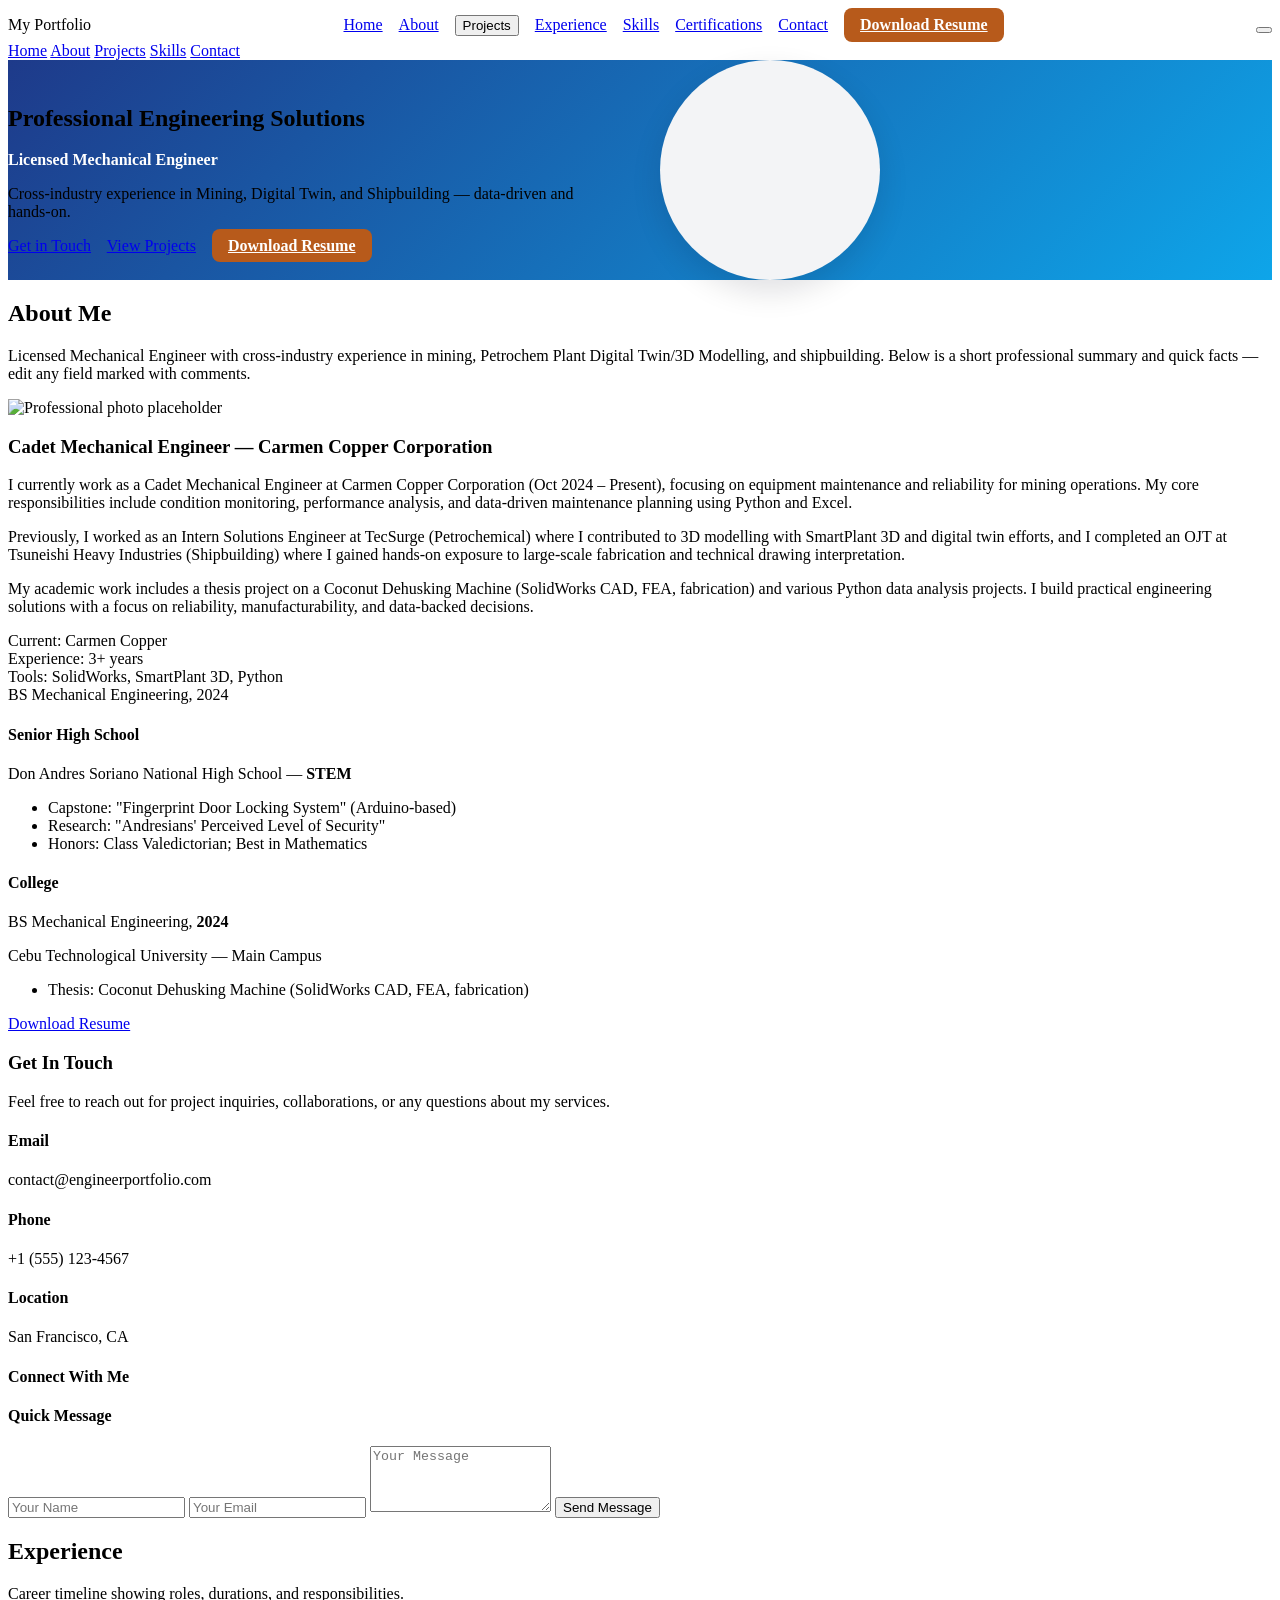
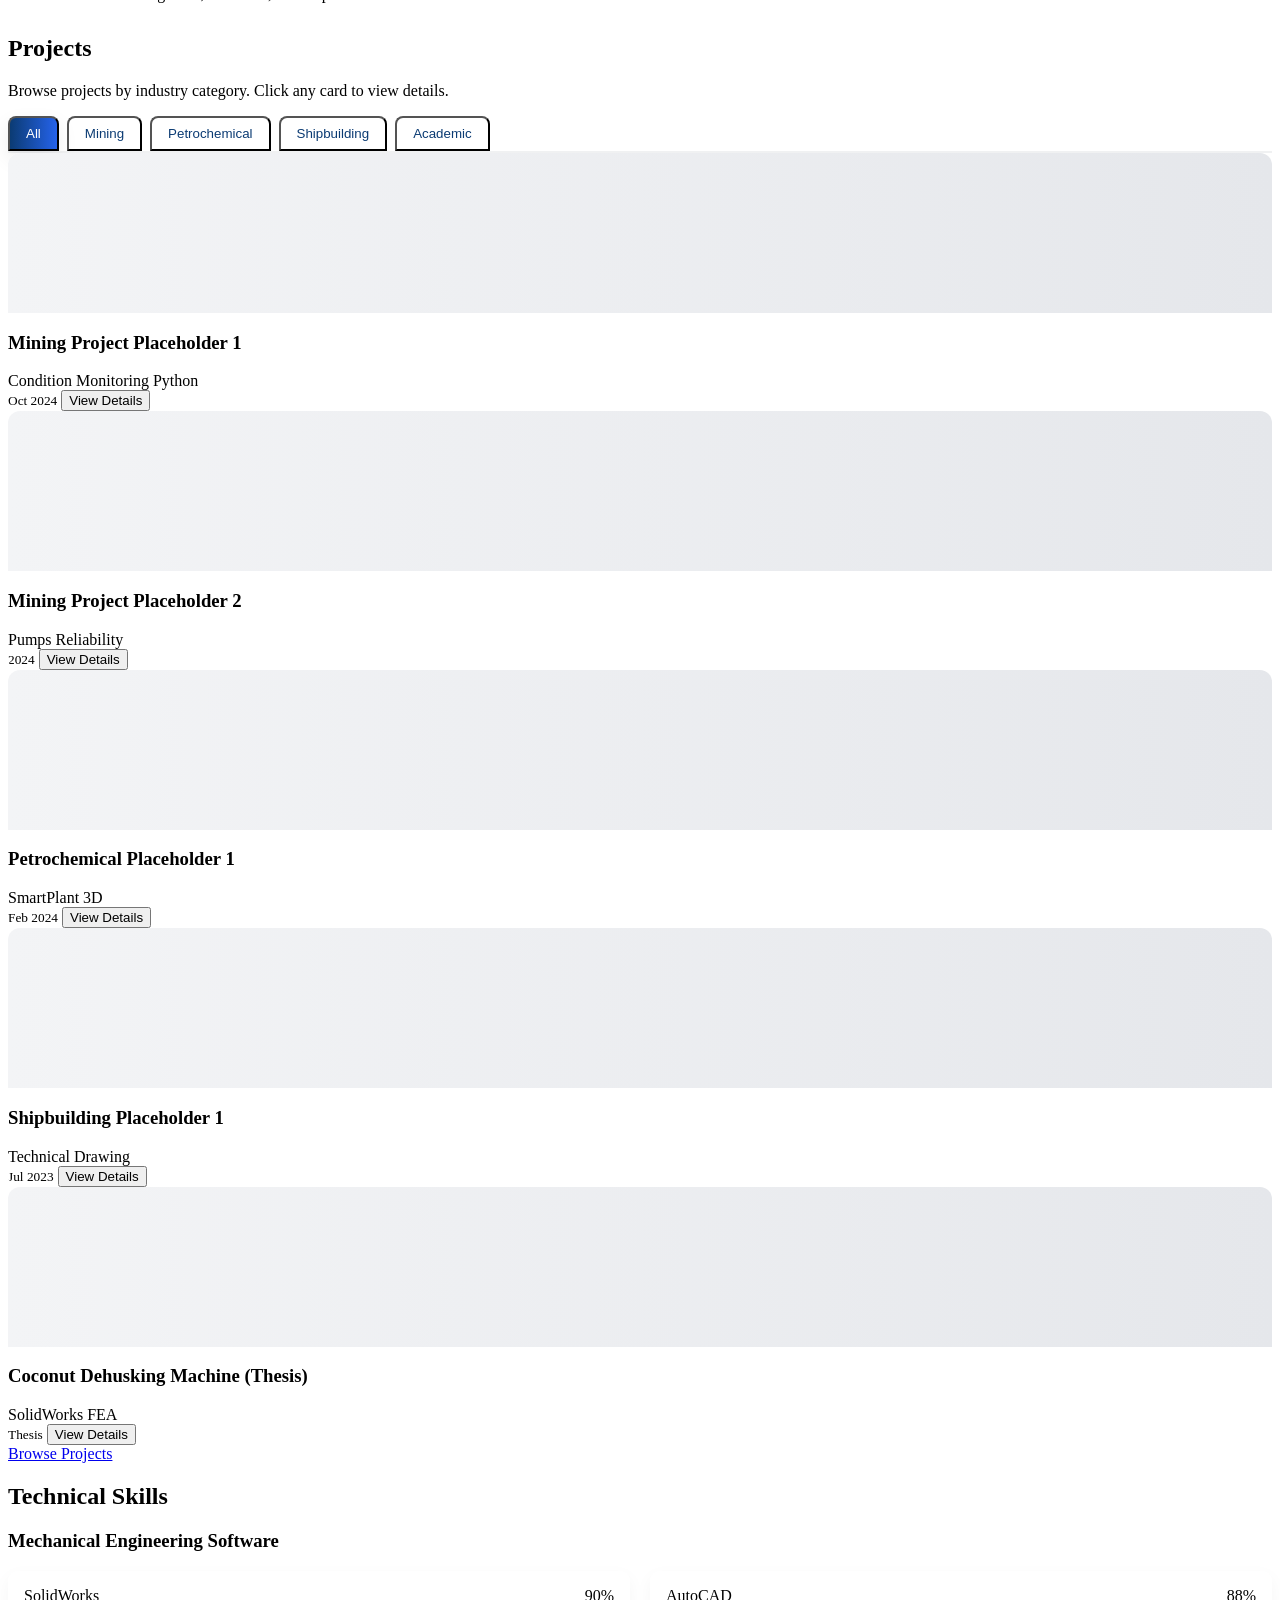
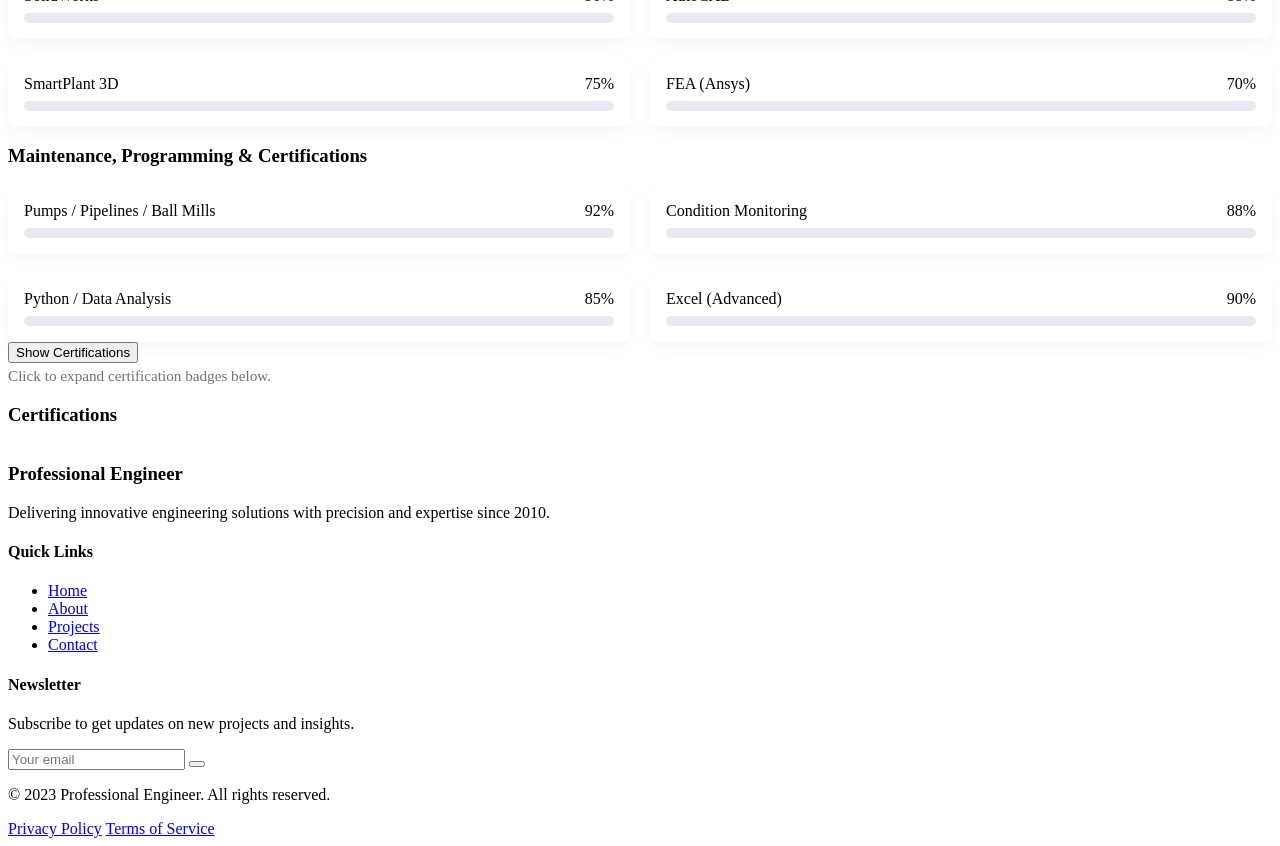
==== index.html @ a30e50ae "Add files via upload" ====
<!DOCTYPE html>
<html lang="en">
<head>
    <meta charset="UTF-8">
    <meta name="viewport" content="width=device-width, initial-scale=1.0">
    <title>Professional Engineering Portfolio</title>
    <script src="https://cdn.tailwindcss.com"></script>
    <link href="https://unpkg.com/aos@2.3.1/dist/aos.css" rel="stylesheet">
    <script src="https://unpkg.com/aos@2.3.1/dist/aos.js"></script>
    <script src="https://cdn.jsdelivr.net/npm/feather-icons/dist/feather.min.js"></script>
    <script src="https://unpkg.com/feather-icons"></script>
    <script src="https://cdn.jsdelivr.net/npm/vanta@latest/dist/vanta.globe.min.js"></script>
    <link rel="stylesheet" href="styles.css">
</head>
<body class="font-sans antialiased text-gray-800">
    <!-- Android Diagnostics Banner -->
    <div id="android-banner" style="display: none; background: #fef3c7; border-bottom: 2px solid #f59e0b; padding: 1rem; text-align: center; position: sticky; top: 0; z-index: 40;">
        <p style="margin: 0; color: #92400e;">
            <strong>📱 Android Tab Detected:</strong> If portfolio content isn't loading, please <strong>edit in the CMS</strong> or <strong>refresh this page</strong>. 
            <button onclick="document.getElementById('android-banner').style.display='none'" style="background: none; border: none; color: #92400e; text-decoration: underline; cursor: pointer;">Dismiss</button>
        </p>
    </div>

    <!-- Navigation -->
    <nav class="fixed w-full bg-white shadow-md z-50">
        <div class="max-w-7xl mx-auto px-4 sm:px-6 lg:px-8">
            <div class="nav-inner h-16">
                <div class="flex items-center">
                    <span class="text-xl font-bold text-blue-900">My Portfolio</span>
                </div>
                <div class="hidden md:flex nav-links items-center">
                    <a href="#home" class="text-blue-900 hover:text-blue-600 transition">Home</a>
                    <a href="#about" class="text-blue-900 hover:text-blue-600 transition">About</a>
                    <div class="nav-dropdown">
                        <button class="text-blue-900 hover:text-blue-600 transition">Projects</button>
                        <div class="dropdown-menu" role="menu">
                            <a href="#projects" role="menuitem" data-cat="mining">Mining</a>
                            <a href="#projects" role="menuitem" data-cat="petrochemical">Petrochemical</a>
                            <a href="#projects" role="menuitem" data-cat="shipbuilding">Shipbuilding</a>
                            <a href="#projects" role="menuitem" data-cat="academic">Academic</a>
                        </div>
                    </div>
                    <a href="#experience" class="text-blue-900 hover:text-blue-600 transition">Experience</a>
                    <a href="#skills" class="text-blue-900 hover:text-blue-600 transition">Skills</a>
                    <a href="#certifications" class="text-blue-900 hover:text-blue-600 transition">Certifications</a>
                    <a href="#about" class="text-blue-900 hover:text-blue-600 transition">Contact</a>
                    <a href="/resume.pdf" class="btn-resume ml-4 hidden sm:inline-block" download>Download Resume</a>
                </div>
                <div class="md:hidden flex items-center">
                    <button id="menu-btn" class="text-blue-900">
                        <i data-feather="menu"></i>
                    </button>
                </div>
            </div>
        </div>
    </nav>

    <!-- Mobile Menu -->
    <div id="mobile-menu" class="hidden fixed inset-0 bg-white z-40 pt-16">
        <div class="flex flex-col items-center space-y-8 py-8">
            <a href="#home" class="text-blue-900 text-xl">Home</a>
            <a href="#about" class="text-blue-900 text-xl">About</a>
            <a href="#projects" class="text-blue-900 text-xl">Projects</a>
            <a href="#skills" class="text-blue-900 text-xl">Skills</a>
            <a href="#about" class="text-blue-900 text-xl">Contact</a>
        </div>
    </div>

    <!-- Hero Section -->
    <section id="home" class="hero-bg text-white min-h-screen flex items-center pt-16 relative" id="vanta-bg">
        <div class="max-w-7xl mx-auto px-4 sm:px-6 lg:px-8 py-20">
            <div class="hero-inner" data-aos="fade-up">
                <div>
                    <h1 class="text-4xl md:text-6xl font-bold mb-4">Professional Engineering Solutions</h1>
                    <div class="text-xl md:text-2xl mb-4 opacity-90">
                        <span class="hero-typing">Licensed Mechanical Engineer</span>
                        <span class="typing-cursor" aria-hidden="true"></span>
                    </div>
                    <p class="text-lg text-white opacity-90 mb-6">Cross-industry experience in Mining, Digital Twin, and Shipbuilding — data-driven and hands-on.</p>
                    <div class="cta-group flex items-center">
                        <a href="#about" class="bg-white text-blue-900 px-6 py-3 rounded-lg font-semibold hover:bg-blue-100 transition">Get in Touch</a>
                        <a href="#projects" class="border-2 border-white px-6 py-3 rounded-lg font-semibold hover:bg-white hover:text-blue-900 transition">View Projects</a>
                        <a href="/resume.pdf" class="btn-resume ml-4">Download Resume</a>
                    </div>
                </div>

                <div class="flex justify-center">
                    <div class="hero-photo" role="img" aria-label="Professional photo placeholder">
                        <!-- TODO: Replace with your professional photo. Use /assets/profile.jpg -->
                    </div>
                </div>
            </div>

            <!-- Scroll indicator -->
            <div class="scroll-indicator" id="scroll-indicator" role="button" aria-label="Scroll to next section">
                <div class="mouse"><div class="wheel"></div></div>
                <div class="mt-2 text-sm">Scroll</div>
            </div>
        </div>
    </section>

    <!-- About Section -->
    <section id="about" class="py-20 bg-gray-50">
        <div class="max-w-7xl mx-auto px-4 sm:px-6 lg:px-8">
            <div class="text-center mb-8" data-aos="fade-up">
                <h2 class="text-3xl md:text-4xl font-bold text-blue-900 mb-2">About Me</h2>
                <p class="text-gray-600">Licensed Mechanical Engineer with cross-industry experience in mining, Petrochem Plant Digital Twin/3D Modelling, and shipbuilding. Below is a short professional summary and quick facts — edit any field marked with <!-- ADD --> comments.</p>
            </div>

            <div class="grid md:grid-cols-2 gap-12 items-start">
                <!-- LEFT COLUMN: About Content -->
                <div data-aos="fade-right">
                    <div class="flex justify-center mb-8">
                        <div class="w-48 h-48 rounded-full bg-gray-100 overflow-hidden shadow-lg">
                            <!-- PROFESSIONAL PHOTO: replace /assets/profile.jpg -->
                            <img src="/assets/profile.jpg" alt="Professional photo placeholder" class="w-full h-full object-cover">
                        </div>
                    </div>

                    <h3 class="text-2xl font-semibold text-gray-800 mb-4" id="bio-current-role">Cadet Mechanical Engineer — Carmen Copper Corporation</h3>
                    <p class="text-gray-600 mb-4" id="bio-paragraph-1">I currently work as a Cadet Mechanical Engineer at Carmen Copper Corporation (Oct 2024 &ndash; Present), focusing on equipment maintenance and reliability for mining operations. My core responsibilities include condition monitoring, performance analysis, and data-driven maintenance planning using Python and Excel.</p>

                    <p class="text-gray-600 mb-4" id="bio-paragraph-2">Previously, I worked as an Intern Solutions Engineer at TecSurge (Petrochemical) where I contributed to 3D modelling with SmartPlant 3D and digital twin efforts, and I completed an OJT at Tsuneishi Heavy Industries (Shipbuilding) where I gained hands-on exposure to large-scale fabrication and technical drawing interpretation.</p>

                    <p class="text-gray-600 mb-6" id="bio-paragraph-3">My academic work includes a thesis project on a Coconut Dehusking Machine (SolidWorks CAD, FEA, fabrication) and various Python data analysis projects. I build practical engineering solutions with a focus on reliability, manufacturability, and data-backed decisions.</p>

                    <div class="grid grid-cols-2 gap-4 mb-6">
                        <div class="flex items-center" id="bio-info-company">
                            <div class="bg-blue-100 p-3 rounded-full mr-4">
                                <i data-feather="briefcase" class="text-blue-600"></i>
                            </div>
                            <span class="font-medium">Current: Carmen Copper</span>
                        </div>
                        <div class="flex items-center" id="bio-info-experience">
                            <div class="bg-blue-100 p-3 rounded-full mr-4">
                                <i data-feather="calendar" class="text-blue-600"></i>
                            </div>
                            <span class="font-medium">Experience: <!-- ADD years or period -->3+ years</span>
                        </div>
                        <div class="flex items-center" id="bio-info-tools">
                            <div class="bg-blue-100 p-3 rounded-full mr-4">
                                <i data-feather="tool" class="text-blue-600"></i>
                            </div>
                            <span class="font-medium">Tools: SolidWorks, SmartPlant 3D, Python</span>
                        </div>
                        <div class="flex items-center" id="bio-info-education">
                            <div class="bg-blue-100 p-3 rounded-full mr-4">
                                <i data-feather="award" class="text-blue-600"></i>
                            </div>
                            <span class="font-medium">BS Mechanical Engineering, 2024</span>
                        </div>
                    </div>

                    <!-- EDUCATION: Senior High / College split -->
                    <div class="mb-6">
                        <!-- Senior High School -->
                        <div class="mb-4">
                            <h4 class="text-lg font-semibold">Senior High School</h4>
                            <p class="text-gray-700 mb-1">Don Andres Soriano National High School — <strong>STEM</strong></p>
                            <ul class="list-disc ml-5 text-gray-700 mb-2">
                                <li>Capstone: "Fingerprint Door Locking System" (Arduino-based)</li>
                                <li>Research: "Andresians' Perceived Level of Security"</li>
                                <li>Honors: Class Valedictorian; Best in Mathematics</li>
                            </ul>
                        </div>

                        <div class="border-t border-gray-200 my-4"></div>

                        <!-- College -->
                        <div>
                            <h4 class="text-lg font-semibold">College</h4>
                            <p class="text-gray-700 mb-1">BS Mechanical Engineering, <strong>2024</strong></p>
                            <p class="text-gray-700 mb-2">Cebu Technological University &mdash; Main Campus</p>
                            <ul class="list-disc ml-5 text-gray-700">
                                <li>Thesis: Coconut Dehusking Machine (SolidWorks CAD, FEA, fabrication)</li>
                            </ul>
                        </div>
                    </div>

                    <div class="flex space-x-4">
                        <a href="/resume.pdf" class="border-2 border-blue-600 text-blue-600 px-6 py-3 rounded-lg font-semibold hover:bg-blue-600 hover:text-white transition">Download Resume</a>
                    </div>
                </div>

                <!-- RIGHT COLUMN: Contact Information -->
                <div data-aos="fade-left" class="bg-white p-8 rounded-lg shadow-lg">
                    <h3 class="text-2xl font-semibold mb-6 text-blue-900">Get In Touch</h3>
                    <p class="mb-8 text-gray-600">Feel free to reach out for project inquiries, collaborations, or any questions about my services.</p>
                    
                    <div class="space-y-6 mb-8">
                        <div class="flex items-start">
                            <div class="bg-blue-100 p-3 rounded-full mr-4">
                                <i data-feather="mail" class="w-5 h-5 text-blue-600"></i>
                            </div>
                            <div>
                                <h4 class="font-medium">Email</h4>
                                <p class="text-gray-600" id="contact-email">contact@engineerportfolio.com</p>
                            </div>
                        </div>
                        <div class="flex items-start">
                            <div class="bg-blue-100 p-3 rounded-full mr-4">
                                <i data-feather="phone" class="w-5 h-5 text-blue-600"></i>
                            </div>
                            <div>
                                <h4 class="font-medium">Phone</h4>
                                <p class="text-gray-600" id="contact-phone">+1 (555) 123-4567</p>
                            </div>
                        </div>
                        <div class="flex items-start">
                            <div class="bg-blue-100 p-3 rounded-full mr-4">
                                <i data-feather="map-pin" class="w-5 h-5 text-blue-600"></i>
                            </div>
                            <div>
                                <h4 class="font-medium">Location</h4>
                                <p class="text-gray-600" id="contact-location">San Francisco, CA</p>
                            </div>
                        </div>
                    </div>

                    <!-- Social Links -->
                    <div class="border-t border-gray-200 pt-6 mb-8">
                        <h4 class="font-medium mb-4">Connect With Me</h4>
                        <div class="flex space-x-4">
                            <a href="#" class="bg-blue-100 p-3 rounded-full hover:bg-blue-200 transition">
                                <i data-feather="linkedin" class="w-5 h-5 text-blue-600"></i>
                            </a>
                            <a href="#" class="bg-blue-100 p-3 rounded-full hover:bg-blue-200 transition">
                                <i data-feather="twitter" class="w-5 h-5 text-blue-600"></i>
                            </a>
                            <a href="#" class="bg-blue-100 p-3 rounded-full hover:bg-blue-200 transition">
                                <i data-feather="github" class="w-5 h-5 text-blue-600"></i>
                            </a>
                        </div>
                    </div>

                    <!-- Quick Contact Form -->
                    <div class="border-t border-gray-200 pt-6">
                        <h4 class="font-medium mb-4">Quick Message</h4>
                        <form class="space-y-4">
                            <input type="text" placeholder="Your Name" class="w-full px-4 py-2 border border-gray-300 rounded-lg focus:outline-none focus:border-blue-500">
                            <input type="email" placeholder="Your Email" class="w-full px-4 py-2 border border-gray-300 rounded-lg focus:outline-none focus:border-blue-500">
                            <textarea placeholder="Your Message" rows="4" class="w-full px-4 py-2 border border-gray-300 rounded-lg focus:outline-none focus:border-blue-500"></textarea>
                            <button type="submit" class="w-full bg-blue-600 text-white px-6 py-3 rounded-lg font-semibold hover:bg-blue-700 transition">Send Message</button>
                        </form>
                    </div>
                </div>
            </div>
        </div>
    </section>

    <!-- Experience Section -->
    <section id="experience" class="py-20">
        <div class="max-w-7xl mx-auto px-4 sm:px-6 lg:px-8">
            <div class="text-center mb-12" data-aos="fade-up">
                <h2 class="text-3xl md:text-4xl font-bold text-blue-900 mb-2">Experience</h2>
                <p class="text-gray-600">Career timeline showing roles, durations, and responsibilities.</p>
            </div>

            <div class="max-w-4xl mx-auto" data-aos="fade-up">
                <div id="experience-timeline" class="timeline">
                    <div class="timeline-container">
                        <div class="timeline-content">
                            <div class="experience-timeline">
                                <!-- Experience items will be loaded here from localStorage -->
                            </div>
                        </div>
                    </div>
                </div>
            </div>
        </div>
    </section>

    <!-- Projects Section -->
    <section id="projects" class="py-20">
        <div class="max-w-7xl mx-auto px-4 sm:px-6 lg:px-8">
            <div class="text-center mb-8" data-aos="fade-up">
                <h2 class="text-3xl md:text-4xl font-bold text-blue-900 mb-2">Projects</h2>
                <p class="text-gray-600">Browse projects by industry category. Click any card to view details.</p>
            </div>

            <!-- Tabs -->
            <div class="proj-tabs mb-6 justify-center flex" role="tablist" aria-label="Project categories">
                <button class="proj-tab active" data-cat="all" role="tab" aria-selected="true">All</button>
                <button class="proj-tab" data-cat="mining" role="tab">Mining</button>
                <button class="proj-tab" data-cat="petrochemical" role="tab">Petrochemical</button>
                <button class="proj-tab" data-cat="shipbuilding" role="tab">Shipbuilding</button>
                <button class="proj-tab" data-cat="academic" role="tab">Academic</button>
            </div>

            <!-- Grid of project cards -->
            <div id="projects-grid" class="grid lg:grid-cols-3 md:grid-cols-2 gap-8" data-aos="fade-up">
                <!-- ==================== MINING PROJECTS SECTION ==================== -->
                <!-- TODO: Add project title, description, and images below -->

                <!-- PROJECT CARD 1 - MINING - START -->
                <article class="project-card shadow-md p-0" data-category="mining" aria-labelledby="proj-mining-1">
                    <div class="skeleton">
                        <img data-src="/assets/placeholder-mining-1.jpg" alt="Mining project placeholder" class="card-img" loading="lazy">
                    </div>
                    <div class="p-6">
                        <h3 id="proj-mining-1" class="text-xl font-bold text-gray-800 mb-2">Mining Project Placeholder 1</h3>
                        <p class="text-gray-600 mb-4"><!-- ADD CONTENT HERE: brief description --></p>
                        <div class="flex flex-wrap gap-2 mb-4">
                            <span class="bg-blue-100 text-blue-800 text-xs px-3 py-1 rounded-full">Condition Monitoring</span>
                            <span class="bg-blue-100 text-blue-800 text-xs px-3 py-1 rounded-full">Python</span>
                        </div>
                        <div class="flex items-center justify-between">
                            <small class="text-sm text-gray-500">Oct 2024</small>
                            <button class="text-blue-600 font-medium view-details" data-id="mining-1">View Details <i data-feather="arrow-right" class="ml-2 w-4 h-4"></i></button>
                        </div>
                    </div>
                </article>
                <!-- PROJECT CARD 1 - MINING - END -->

                <!-- PROJECT CARD 2 - MINING - START -->
                <article class="project-card shadow-md p-0" data-category="mining" aria-labelledby="proj-mining-2">
                    <div class="skeleton">
                        <img data-src="/assets/placeholder-mining-2.jpg" alt="Mining project placeholder" class="card-img" loading="lazy">
                    </div>
                    <div class="p-6">
                        <h3 id="proj-mining-2" class="text-xl font-bold text-gray-800 mb-2">Mining Project Placeholder 2</h3>
                        <p class="text-gray-600 mb-4"><!-- ADD CONTENT HERE: brief description --></p>
                        <div class="flex flex-wrap gap-2 mb-4">
                            <span class="bg-blue-100 text-blue-800 text-xs px-3 py-1 rounded-full">Pumps</span>
                            <span class="bg-blue-100 text-blue-800 text-xs px-3 py-1 rounded-full">Reliability</span>
                        </div>
                        <div class="flex items-center justify-between">
                            <small class="text-sm text-gray-500">2024</small>
                            <button class="text-blue-600 font-medium view-details" data-id="mining-2">View Details <i data-feather="arrow-right" class="ml-2 w-4 h-4"></i></button>
                        </div>
                    </div>
                </article>
                <!-- PROJECT CARD 2 - MINING - END -->

                <!-- (Add 2-4 more mining placeholders here) -->

                <!-- ==================== PETROCHEMICAL PROJECTS SECTION ==================== -->
                <!-- PROJECT CARD 1 - PETROCHEMICAL - START -->
                <article class="project-card shadow-md p-0" data-category="petrochemical" aria-labelledby="proj-petro-1">
                    <div class="skeleton">
                        <img data-src="/assets/placeholder-petro-1.jpg" alt="Petrochemical project placeholder" class="card-img" loading="lazy">
                    </div>
                    <div class="p-6">
                        <h3 id="proj-petro-1" class="text-xl font-bold text-gray-800 mb-2">Petrochemical Placeholder 1</h3>
                        <p class="text-gray-600 mb-4"><!-- ADD CONTENT HERE --></p>
                        <div class="flex flex-wrap gap-2 mb-4">
                            <span class="bg-blue-100 text-blue-800 text-xs px-3 py-1 rounded-full">SmartPlant 3D</span>
                        </div>
                        <div class="flex items-center justify-between">
                            <small class="text-sm text-gray-500">Feb 2024</small>
                            <button class="text-blue-600 font-medium view-details" data-id="petro-1">View Details <i data-feather="arrow-right" class="ml-2 w-4 h-4"></i></button>
                        </div>
                    </div>
                </article>
                <!-- PROJECT CARD 1 - PETROCHEMICAL - END -->

                <!-- (Add 2-3 more petrochemical placeholders here) -->

                <!-- ==================== SHIPBUILDING PROJECTS SECTION ==================== -->
                <!-- PROJECT CARD 1 - SHIPBUILDING - START -->
                <article class="project-card shadow-md p-0" data-category="shipbuilding" aria-labelledby="proj-ship-1">
                    <div class="skeleton">
                        <img data-src="/assets/placeholder-ship-1.jpg" alt="Shipbuilding project placeholder" class="card-img" loading="lazy">
                    </div>
                    <div class="p-6">
                        <h3 id="proj-ship-1" class="text-xl font-bold text-gray-800 mb-2">Shipbuilding Placeholder 1</h3>
                        <p class="text-gray-600 mb-4"><!-- ADD CONTENT HERE --></p>
                        <div class="flex flex-wrap gap-2 mb-4">
                            <span class="bg-blue-100 text-blue-800 text-xs px-3 py-1 rounded-full">Technical Drawing</span>
                        </div>
                        <div class="flex items-center justify-between">
                            <small class="text-sm text-gray-500">Jul 2023</small>
                            <button class="text-blue-600 font-medium view-details" data-id="ship-1">View Details <i data-feather="arrow-right" class="ml-2 w-4 h-4"></i></button>
                        </div>
                    </div>
                </article>
                <!-- PROJECT CARD 1 - SHIPBUILDING - END -->

                <!-- ==================== ACADEMIC PROJECTS SECTION ==================== -->
                <!-- PROJECT CARD 1 - ACADEMIC - START -->
                <article class="project-card shadow-md p-0" data-category="academic" aria-labelledby="proj-acad-1">
                    <div class="skeleton">
                        <img data-src="/assets/placeholder-acad-1.jpg" alt="Academic project placeholder" class="card-img" loading="lazy">
                    </div>
                    <div class="p-6">
                        <h3 id="proj-acad-1" class="text-xl font-bold text-gray-800 mb-2">Coconut Dehusking Machine (Thesis)</h3>
                        <p class="text-gray-600 mb-4"><!-- ADD CONTENT HERE --></p>
                        <div class="flex flex-wrap gap-2 mb-4">
                            <span class="bg-blue-100 text-blue-800 text-xs px-3 py-1 rounded-full">SolidWorks</span>
                            <span class="bg-blue-100 text-blue-800 text-xs px-3 py-1 rounded-full">FEA</span>
                        </div>
                        <div class="flex items-center justify-between">
                            <small class="text-sm text-gray-500">Thesis</small>
                            <button class="text-blue-600 font-medium view-details" data-id="acad-1">View Details <i data-feather="arrow-right" class="ml-2 w-4 h-4"></i></button>
                        </div>
                    </div>
                </article>
                <!-- PROJECT CARD 1 - ACADEMIC - END -->

                <!-- (Add more academic placeholders here) -->
            </div>

            <div class="text-center mt-12" data-aos="fade-up">
                <a href="#projects" class="inline-block border-2 border-blue-600 text-blue-600 px-8 py-3 rounded-lg font-semibold hover:bg-blue-600 hover:text-white transition">Browse Projects</a>
            </div>
        </div>

        <!-- Hidden project detail modal template -->
        <template id="project-detail-template">
            <div class="modal-backdrop hidden" role="dialog" aria-modal="true">
                    <div class="modal-card" tabindex="-1">
                    <div class="modal-header flex justify-between items-center">
                        <div>
                            <h3 class="text-xl font-bold project-title">Project Title</h3>
                            <small class="text-sm text-gray-500 project-date">Date</small>
                        </div>
                        <button class="close-modal text-gray-600 p-2">Close</button>
                    </div>
                    <div class="modal-body">
                        <div class="project-hero mb-4">
                            <img src="/assets/placeholder-hero.jpg" alt="Project hero" class="w-full rounded-md">
                        </div>
                        <section class="mb-4">
                            <h4 class="font-semibold">Challenge / Problem Statement</h4>
                            <p class="text-gray-600"><!-- ADD CONTENT HERE --></p>
                        </section>
                        <section class="mb-4">
                            <h4 class="font-semibold">My Role & Responsibilities</h4>
                            <ul class="list-disc ml-5 text-gray-600"><!-- ADD CONTENT HERE --></ul>
                        </section>
                        <section class="mb-4">
                            <h4 class="font-semibold">Tools & Technologies</h4>
                            <div class="flex flex-wrap gap-2 mt-2 tools-list"><!-- Example badges inserted by JS --></div>
                        </section>
                        <section class="mb-4">
                            <h4 class="font-semibold">Process / Approach</h4>
                            <p class="text-gray-600"><!-- ADD CONTENT HERE --></p>
                        </section>
                        <section class="mb-4">
                            <h4 class="font-semibold">Results / Outcomes</h4>
                            <p class="text-gray-600"><!-- ADD CONTENT HERE --></p>
                        </section>
                        <section class="mb-4">
                            <h4 class="font-semibold">Image Gallery</h4>
                            <div class="grid grid-cols-2 gap-2 mt-2 gallery"><!-- placeholder images --></div>
                        </section>
                        <div class="mt-6 text-right">
                            <button class="bg-gray-100 px-4 py-2 rounded back-to-projects">Back to Projects</button>
                        </div>
                    </div>
                </div>
            </div>
        </template>
    </section>

    <!-- Skills Section -->
    <section id="skills" class="py-20 bg-gray-50">
        <div class="max-w-7xl mx-auto px-4 sm:px-6 lg:px-8">
            <div class="text-center mb-16" data-aos="fade-up">
                <h2 class="text-3xl md:text-4xl font-bold text-blue-900 mb-4">Technical Skills</h2>
                <div class="w-20 h-1 bg-blue-600 mx-auto"></div>
            </div>
            <div class="grid md:grid-cols-2 gap-12">
                <div data-aos="fade-right">
                    <h3 class="text-xl font-semibold mb-4">Mechanical Engineering Software</h3>
                    <div class="skills-grid">
                        <div class="skill-card">
                            <div class="skill-label"><span>SolidWorks</span><span>90%</span></div>
                            <div class="skill-track"><div class="skill-progress" data-progress="90"></div></div>
                        </div>
                        <div class="skill-card">
                            <div class="skill-label"><span>AutoCAD</span><span>88%</span></div>
                            <div class="skill-track"><div class="skill-progress" data-progress="88"></div></div>
                        </div>
                        <div class="skill-card">
                            <div class="skill-label"><span>SmartPlant 3D</span><span>75%</span></div>
                            <div class="skill-track"><div class="skill-progress" data-progress="75"></div></div>
                        </div>
                        <div class="skill-card">
                            <div class="skill-label"><span>FEA (Ansys)</span><span>70%</span></div>
                            <div class="skill-track"><div class="skill-progress" data-progress="70"></div></div>
                        </div>
                    </div>
                </div>
                <div data-aos="fade-left">
                    <h3 class="text-xl font-semibold mb-4">Maintenance, Programming & Certifications</h3>
                    <div class="skills-grid">
                        <div class="skill-card">
                            <div class="skill-label"><span>Pumps / Pipelines / Ball Mills</span><span>92%</span></div>
                            <div class="skill-track"><div class="skill-progress" data-progress="92"></div></div>
                        </div>
                        <div class="skill-card">
                            <div class="skill-label"><span>Condition Monitoring</span><span>88%</span></div>
                            <div class="skill-track"><div class="skill-progress" data-progress="88"></div></div>
                        </div>
                        <div class="skill-card">
                            <div class="skill-label"><span>Python / Data Analysis</span><span>85%</span></div>
                            <div class="skill-track"><div class="skill-progress" data-progress="85"></div></div>
                        </div>
                        <div class="skill-card">
                            <div class="skill-label"><span>Excel (Advanced)</span><span>90%</span></div>
                            <div class="skill-track"><div class="skill-progress" data-progress="90"></div></div>
                        </div>
                    </div>
                    <div class="mt-6">
                        <button id="toggle-certifications" class="bg-white border border-gray-200 px-4 py-2 rounded">Show Certifications</button>
                        <p class="section-note">Click to expand certification badges below.</p>
                    </div>
                </div>
            </div>

            <!-- Certifications (collapsible) -->
            <div id="certifications" class="mt-10 hidden" data-aos="fade-up">
                <h3 class="text-2xl font-semibold mb-4">Certifications</h3>
                <div id="cert-grid" class="cert-grid">
                    <!-- Certifications loaded from editor -->
                </div>
            </div>
        </div>
    </section>

    <!-- Footer -->
    <footer class="bg-gray-900 text-white py-12">
        <div class="max-w-7xl mx-auto px-4 sm:px-6 lg:px-8">
            <div class="grid md:grid-cols-3 gap-8">
                <div>
                    <h3 class="text-xl font-bold mb-4">Professional Engineer</h3>
                    <p class="opacity-80">Delivering innovative engineering solutions with precision and expertise since 2010.</p>
                </div>
                <div>
                    <h4 class="text-lg font-semibold mb-4">Quick Links</h4>
                    <ul class="space-y-2">
                        <li><a href="#home" class="opacity-80 hover:opacity-100 transition">Home</a></li>
                        <li><a href="#about" class="opacity-80 hover:opacity-100 transition">About</a></li>
                        <li><a href="#projects" class="opacity-80 hover:opacity-100 transition">Projects</a></li>
                        <li><a href="#about" class="opacity-80 hover:opacity-100 transition">Contact</a></li>
                    </ul>
                </div>
                <div>
                    <h4 class="text-lg font-semibold mb-4">Newsletter</h4>
                    <p class="opacity-80 mb-4">Subscribe to get updates on new projects and insights.</p>
                    <form class="flex">
                        <input type="email" placeholder="Your email" class="px-4 py-2 rounded-l-lg focus:outline-none text-gray-900 w-full">
                        <button type="submit" class="bg-blue-600 px-4 py-2 rounded-r-lg hover:bg-blue-700 transition">
                            <i data-feather="send"></i>
                        </button>
                    </form>
                </div>
            </div>
            <div class="border-t border-gray-800 mt-12 pt-8 flex flex-col md:flex-row justify-between items-center">
                <p class="opacity-80 mb-4 md:mb-0">© 2023 Professional Engineer. All rights reserved.</p>
                <div class="flex space-x-6">
                    <a href="#" class="opacity-80 hover:opacity-100 transition">Privacy Policy</a>
                    <a href="#" class="opacity-80 hover:opacity-100 transition">Terms of Service</a>
                </div>
            </div>
        </div>
    </footer>

    <script src="scripts.js"></script>
</body>
</html>
---- styles.css ----
/* Extracted styles from InterActiveResume.html */
.hero-bg {
    background: linear-gradient(135deg, #1e3a8a 0%, #0ea5e9 100%);
}
.project-card:hover {
    transform: translateY(-5px);
    box-shadow: 0 20px 25px -5px rgba(0, 0, 0, 0.1), 0 10px 10px -5px rgba(0, 0, 0, 0.04);
}
.skill-bar {
    transition: width 1.5s ease-in-out;
}

/* Theme variables */
:root {
    --primary: #0b3b73; /* navy */
    --accent: #b75a1b;  /* copper/orange */
    --muted: #6b7280;   /* gray-500 */
    --card-bg: #ffffff;
}

/* Navigation enhancements */
.nav-inner { display:flex; align-items:center; justify-content:space-between; }
.nav-links { display:flex; gap:1rem; align-items:center; }
.nav-dropdown { position:relative; }
.nav-dropdown .dropdown-menu { position:absolute; top:110%; left:0; background:#fff; border-radius:0.5rem; box-shadow:0 6px 20px rgba(2,6,23,0.08); padding:0.5rem; display:none; min-width:200px; }
.nav-dropdown:hover .dropdown-menu, .nav-dropdown:focus-within .dropdown-menu { display:block; }
.dropdown-menu a { display:block; padding:0.5rem 0.75rem; color:var(--primary); }

/* Hero enhancements */
.hero-inner { display:grid; grid-template-columns: 1fr 1fr; gap:2.5rem; align-items:center; }
.hero-photo { width:220px; height:220px; border-radius:9999px; background:#f3f4f6; overflow:hidden; display:block; box-shadow: 0 12px 30px rgba(2,6,23,0.12); }
.hero-typing { color: white; font-weight:600; }
.typing-cursor { display:inline-block; width:2px; background:white; margin-left:6px; animation: blink 1s steps(2,end) infinite; vertical-align:middle; }
@keyframes blink { 50% { opacity: 0 } }

.cta-group a { margin-right:0.75rem; }

/* Resume button */
.btn-resume { background: var(--accent); color: white; padding: 0.5rem 1rem; border-radius:0.5rem; font-weight:600; }

/* Scroll down indicator */
.scroll-indicator { position:absolute; bottom:20px; left:50%; transform:translateX(-50%); display:flex; align-items:center; flex-direction:column; color:rgba(255,255,255,0.85); cursor:pointer; }
.scroll-indicator .mouse { width:28px; height:42px; border:2px solid rgba(255,255,255,0.9); border-radius:18px; display:flex; align-items:flex-start; justify-content:center; padding-top:6px; }
.scroll-indicator .wheel { width:4px; height:6px; background:rgba(255,255,255,0.9); border-radius:2px; animation: wheel 1.2s infinite; }
@keyframes wheel { 0%{ transform: translateY(0);}50%{ transform: translateY(6px);}100%{ transform: translateY(0);} }

/* Smooth scroll */
html { scroll-behavior: smooth; }

/* Tabs */
.proj-tabs {
    display: flex;
    gap: 0.5rem;
    border-bottom: 2px solid rgba(15,23,42,0.06);
}
.proj-tab {
    padding: 0.5rem 1rem;
    cursor: pointer;
    color: var(--primary);
    background: transparent;
    border-radius: 0.5rem 0.5rem 0 0;
}
.proj-tab.active {
    background: linear-gradient(90deg,var(--primary), #2563eb);
    color: white;
    box-shadow: 0 8px 20px rgba(2,6,23,0.08);
}

/* Project card utilities */
.project-card {
    background: var(--card-bg);
    border-radius: 0.75rem;
    overflow: hidden;
    transition: transform .25s ease, box-shadow .25s ease, opacity .2s ease;
}
.project-card .card-img {
    width: 100%;
    height: 160px;
    object-fit: cover;
    display: block;
    opacity: 0;
    transition: opacity .5s ease;
}
.project-card img.loaded {
    opacity: 1;
}

/* Skeleton loader */
.skeleton {
    background: linear-gradient(90deg,#f3f4f6 0%, #e5e7eb 50%, #f3f4f6 100%);
    background-size: 200% 100%;
    animation: shimmer 1.2s linear infinite;
}
@keyframes shimmer { to { background-position: -200% 0 } }

/* Modal (project detail) */
.modal-backdrop {
    position: fixed;
    inset: 0;
    background: rgba(2,6,23,0.6);
    display: flex;
    align-items: center;
    justify-content: center;
    z-index: 60;
}
.modal-card {
    width: 95%;
    max-width: 900px;
    background: white;
    border-radius: 0.75rem;
    overflow: auto;
    max-height: 90vh;
    box-shadow: 0 20px 40px rgba(2,6,23,0.2);
}
.modal-header {
    padding: 1rem 1.25rem;
    border-bottom: 1px solid #eef2f7;
}
.modal-body { padding: 1.25rem; }

/* Experience timeline */
.timeline {
    position: relative;
    margin: 2rem 0;
    padding-left: 2rem;
}
.timeline:before {
    content: '';
    position: absolute;
    left: 1rem;
    top: 0;
    bottom: 0;
    width: 3px;
    background: linear-gradient(180deg, var(--primary), var(--accent));
    border-radius: 2px;
}
.timeline-item {
    position: relative;
    margin-bottom: 2.5rem;
    padding-left: 1.5rem;
}
.timeline-dot {
    position: absolute;
    left: -0.75rem;
    top: 0.25rem;
    width: 1.5rem;
    height: 1.5rem;
    background: var(--card-bg);
    border: 3px solid var(--primary);
    border-radius: 9999px;
    display: flex;
    align-items: center;
    justify-content: center;
}
.timeline-item .timeline-content {
    background: #fff;
    border-radius: 0.5rem;
    padding: 1rem;
    box-shadow: 0 6px 20px rgba(2,6,23,0.06);
}

/* Experience items (generated by scripts.js) */
.experience-item{
    position: relative;
    margin-bottom: 2.5rem;
    padding-left: 1.5rem;
}

.experience-dot{
    position: absolute;
    left: -0.75rem;
    top: 0.25rem;
    width: 1.5rem;
    height: 1.5rem;
    background: var(--card-bg);
    border: 3px solid var(--primary);
    border-radius: 9999px;
}

.experience-content{
    background: #fff;
    border-radius: 0.5rem;
    padding: 1rem;
    box-shadow: 0 6px 20px rgba(2,6,23,0.06);
}
.timeline-item .company-logo {
    width: 56px;
    height: 56px;
    background: #f3f4f6;
    border-radius: 0.5rem;
    display: inline-block;
    vertical-align: middle;
    margin-right: 0.75rem;
}
.timeline-meta {
    display: flex;
    align-items: center;
    justify-content: space-between;
}
.timeline-role { font-weight: 700; color: var(--primary); }
.timeline-dates { color: var(--muted); font-size: 0.95rem; }
.timeline-bullets { margin-top: 0.75rem; color: #374151; }
.read-more { margin-top: 0.75rem; }
.read-more .more-content { display: none; }
.read-more.open .more-content { display: block; }
.read-toggle { color: var(--primary); cursor: pointer; background: transparent; border: none; padding: 0; }

@media (max-width: 768px){
    .timeline { padding-left: 1.25rem; }
    .timeline:before { left: 0.5rem; }
    .timeline-dot { left: -0.95rem; }
}

/* Skills */
.skills-grid { display: grid; grid-template-columns: repeat(2, minmax(0,1fr)); gap: 1.25rem; }
@media (max-width: 768px){ .skills-grid { grid-template-columns: 1fr; } }
.skill-card { background: #fff; padding: 1rem; border-radius: 0.6rem; box-shadow: 0 6px 18px rgba(2,6,23,0.04); }
.skill-label { display:flex; justify-content:space-between; align-items:center; margin-bottom:0.5rem; }
.skill-track { background: #e6e9ef; height: 10px; border-radius:999px; overflow:hidden; }
.skill-progress { background: linear-gradient(90deg,var(--primary), var(--accent)); height:100%; width:0%; transition: width 1.2s ease-in-out; }

/* Certifications */
.cert-grid { display: grid; grid-template-columns: repeat(3, 1fr); gap: 1rem; }
@media (max-width: 1024px){ .cert-grid { grid-template-columns: repeat(2,1fr); } }
@media (max-width: 640px){ .cert-grid { grid-template-columns: 1fr; } }
.cert-card { background:#fff; padding:1rem; border-radius:0.6rem; display:flex; gap:0.75rem; align-items:center; box-shadow: 0 6px 18px rgba(2,6,23,0.04); }
.cert-logo { width:56px; height:56px; background:#f3f4f6; border-radius:0.5rem; flex:0 0 56px; }
.cert-body { flex:1; }
.cert-name { font-weight:700; color:var(--primary); }
.cert-meta { font-size:0.85rem; color:var(--muted); }
.cert-actions { display:flex; gap:0.5rem; }

/* Small helpers */
.section-note { font-size:0.95rem; color:var(--muted); margin-top:0.25rem; }

/* Lightbox */
.lightbox-backdrop{
    position:fixed; inset:0; background:rgba(2,6,23,0.85); display:flex; align-items:center; justify-content:center; z-index:80;
}
.lightbox-content{ max-width:90%; max-height:90%; }
.lightbox-img{ max-width:100%; max-height:90vh; border-radius:0.5rem; box-shadow:0 20px 40px rgba(2,6,23,0.6); }

/* Gallery skeleton specific tweaks */
.gallery img { width:100%; height:160px; object-fit:cover; border-radius:0.375rem; display:block; }
.gallery img.skeleton { background: linear-gradient(90deg,#f3f4f6 0%, #e5e7eb 50%, #f3f4f6 100%); background-size:200% 100%; animation: shimmer 1.2s linear infinite; }
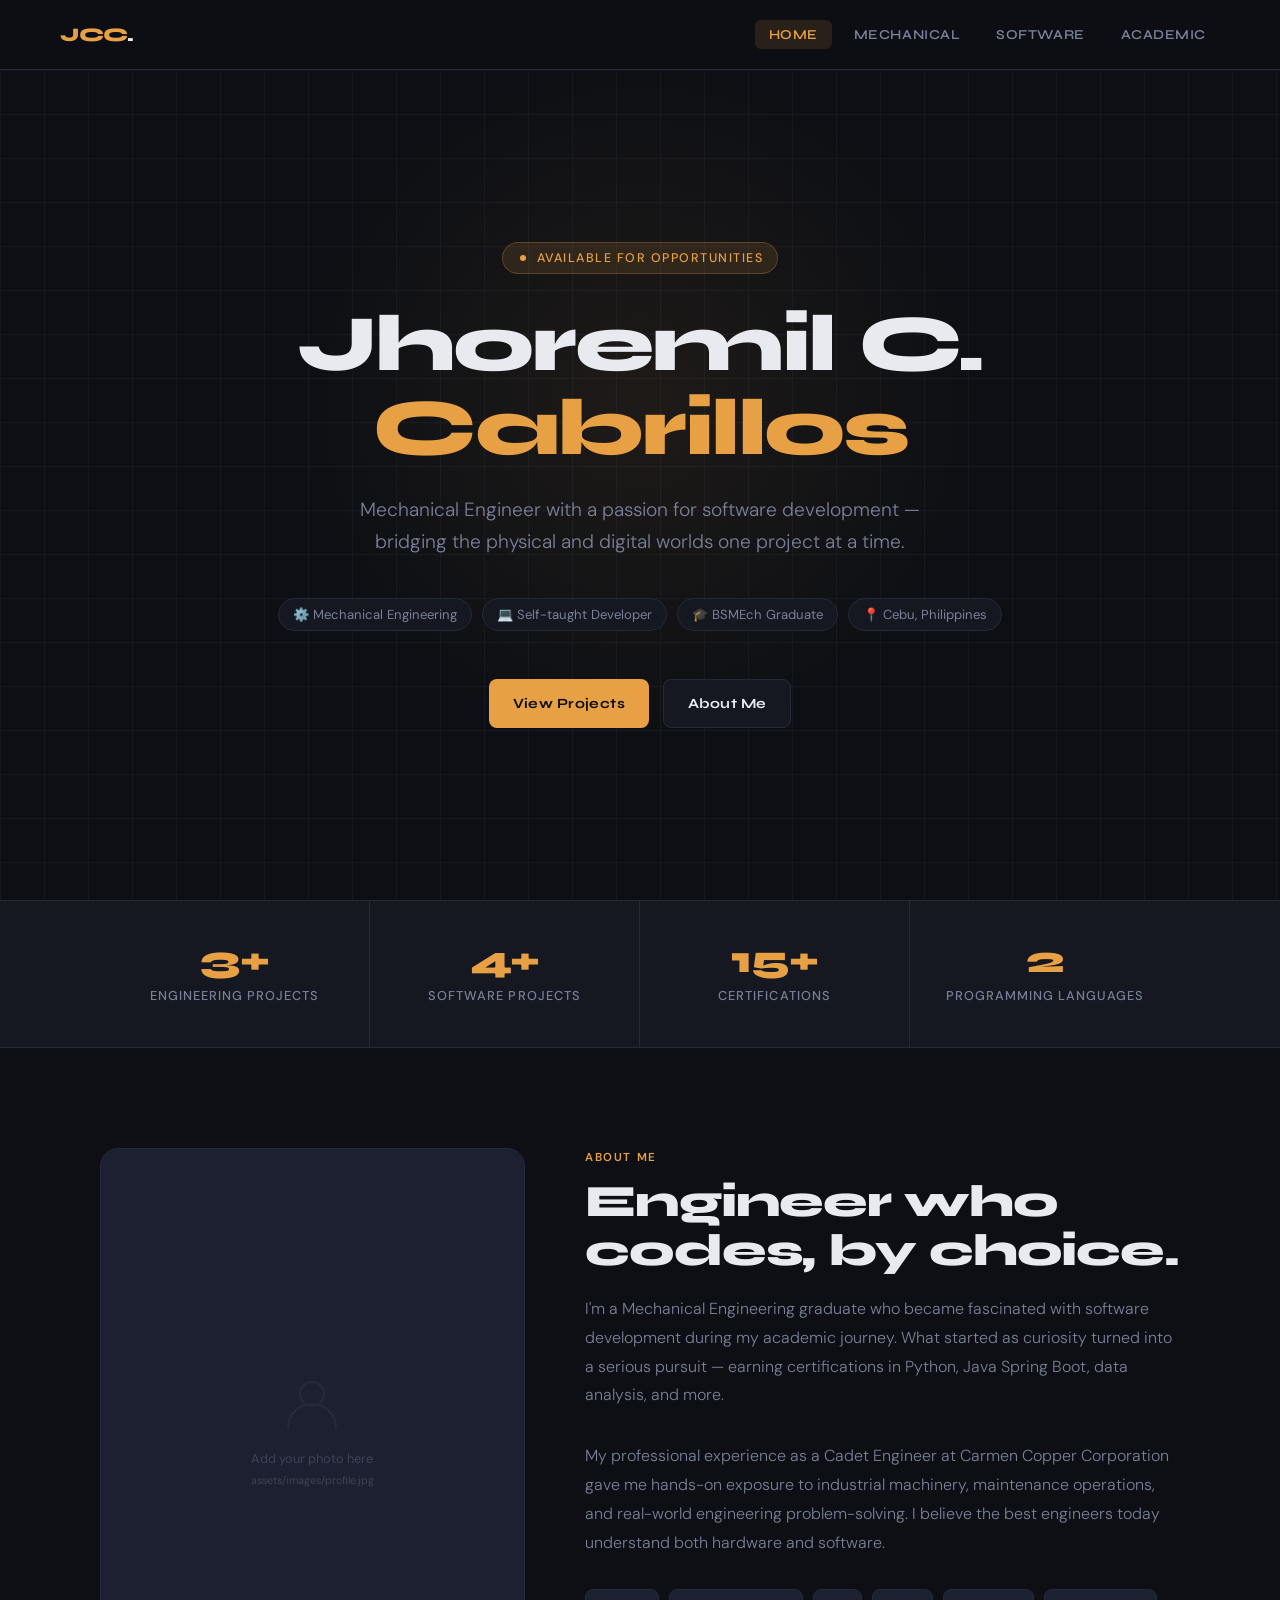
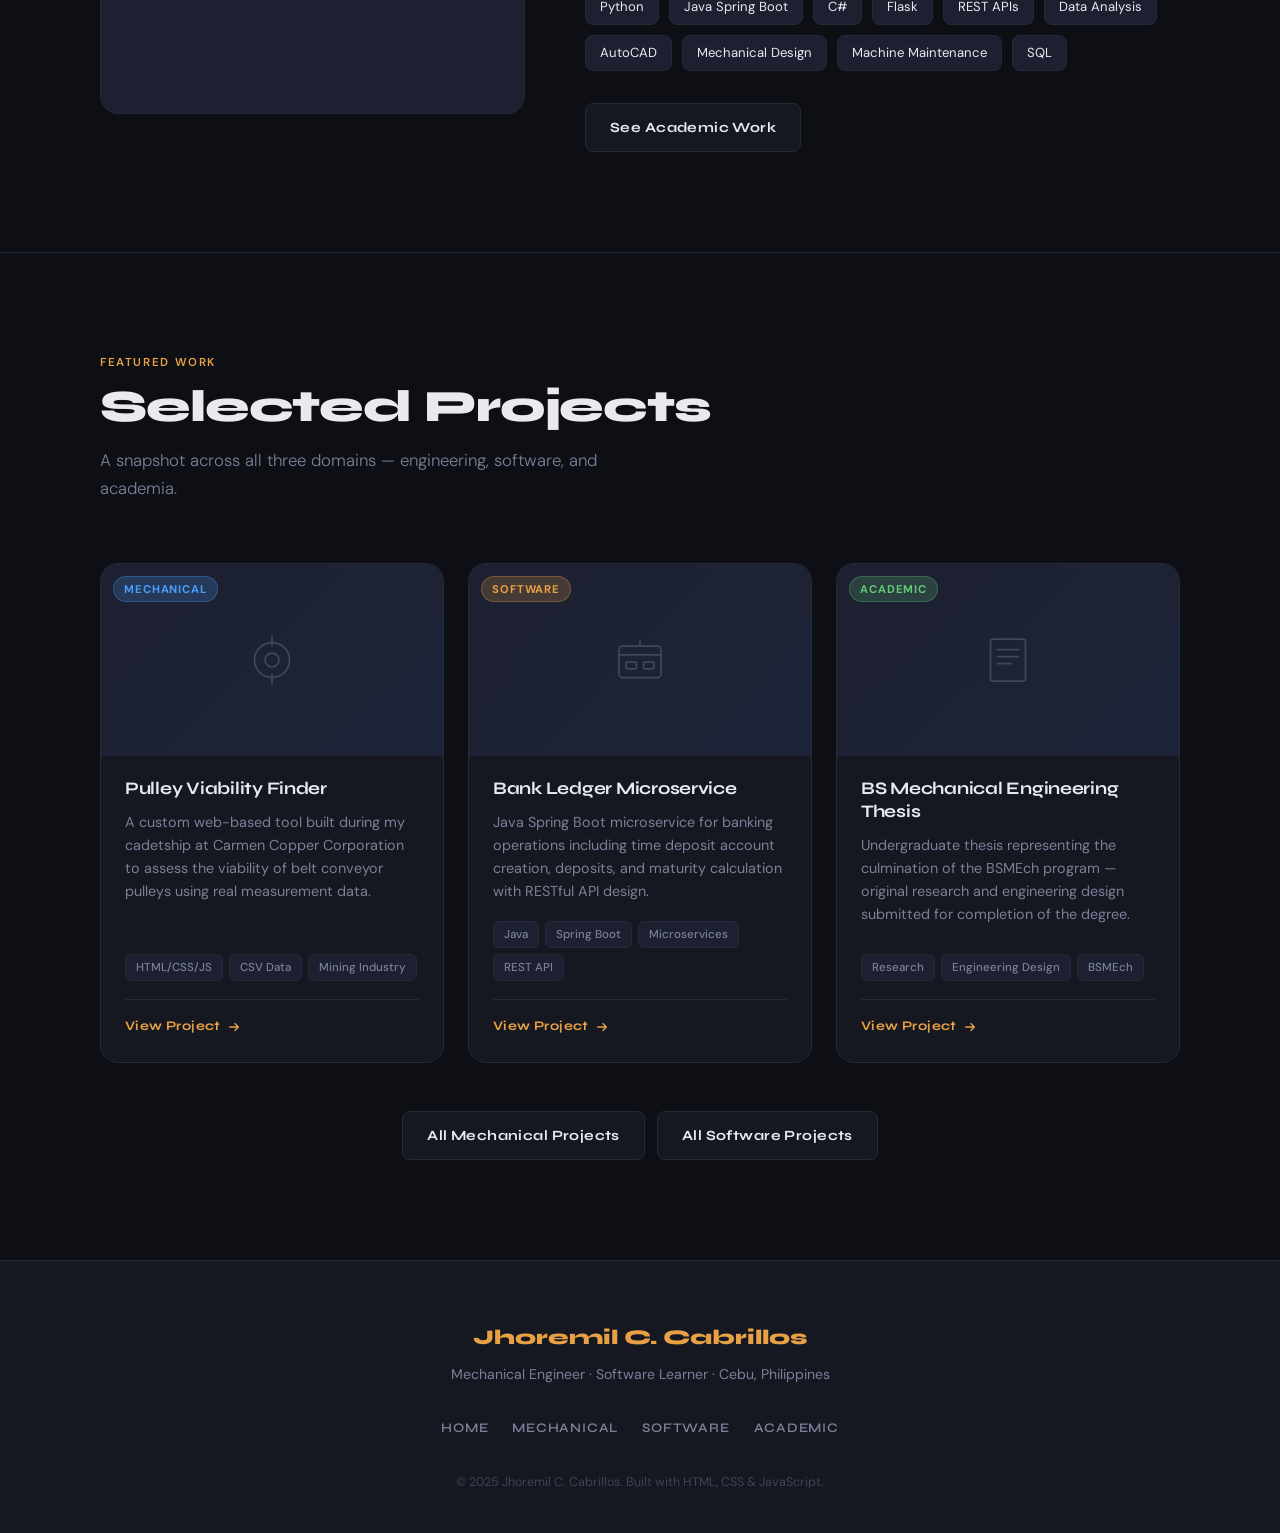
==== commit 4e46bef7: "2nd Commit" ====
--- a/index.html
+++ b/index.html
@@ -1,562 +1,266 @@
-<!DOCTYPE html>
-<html lang="en">
-<head>
-    <meta charset="UTF-8">
-    <meta name="viewport" content="width=device-width, initial-scale=1.0">
-    <title>Professional Engineering Portfolio</title>
-    <script src="https://cdn.tailwindcss.com"></script>
-    <link href="https://unpkg.com/aos@2.3.1/dist/aos.css" rel="stylesheet">
-    <script src="https://unpkg.com/aos@2.3.1/dist/aos.js"></script>
-    <script src="https://cdn.jsdelivr.net/npm/feather-icons/dist/feather.min.js"></script>
-    <script src="https://unpkg.com/feather-icons"></script>
-    <script src="https://cdn.jsdelivr.net/npm/vanta@latest/dist/vanta.globe.min.js"></script>
-    <link rel="stylesheet" href="styles.css">
-</head>
-<body class="font-sans antialiased text-gray-800">
-    <!-- Android Diagnostics Banner -->
-    <div id="android-banner" style="display: none; background: #fef3c7; border-bottom: 2px solid #f59e0b; padding: 1rem; text-align: center; position: sticky; top: 0; z-index: 40;">
-        <p style="margin: 0; color: #92400e;">
-            <strong>📱 Android Tab Detected:</strong> If portfolio content isn't loading, please <strong>edit in the CMS</strong> or <strong>refresh this page</strong>. 
-            <button onclick="document.getElementById('android-banner').style.display='none'" style="background: none; border: none; color: #92400e; text-decoration: underline; cursor: pointer;">Dismiss</button>
-        </p>
-    </div>
-
-    <!-- Navigation -->
-    <nav class="fixed w-full bg-white shadow-md z-50">
-        <div class="max-w-7xl mx-auto px-4 sm:px-6 lg:px-8">
-            <div class="nav-inner h-16">
-                <div class="flex items-center">
-                    <span class="text-xl font-bold text-blue-900">My Portfolio</span>
-                </div>
-                <div class="hidden md:flex nav-links items-center">
-                    <a href="#home" class="text-blue-900 hover:text-blue-600 transition">Home</a>
-                    <a href="#about" class="text-blue-900 hover:text-blue-600 transition">About</a>
-                    <div class="nav-dropdown">
-                        <button class="text-blue-900 hover:text-blue-600 transition">Projects</button>
-                        <div class="dropdown-menu" role="menu">
-                            <a href="#projects" role="menuitem" data-cat="mining">Mining</a>
-                            <a href="#projects" role="menuitem" data-cat="petrochemical">Petrochemical</a>
-                            <a href="#projects" role="menuitem" data-cat="shipbuilding">Shipbuilding</a>
-                            <a href="#projects" role="menuitem" data-cat="academic">Academic</a>
-                        </div>
-                    </div>
-                    <a href="#experience" class="text-blue-900 hover:text-blue-600 transition">Experience</a>
-                    <a href="#skills" class="text-blue-900 hover:text-blue-600 transition">Skills</a>
-                    <a href="#certifications" class="text-blue-900 hover:text-blue-600 transition">Certifications</a>
-                    <a href="#about" class="text-blue-900 hover:text-blue-600 transition">Contact</a>
-                    <a href="/resume.pdf" class="btn-resume ml-4 hidden sm:inline-block" download>Download Resume</a>
-                </div>
-                <div class="md:hidden flex items-center">
-                    <button id="menu-btn" class="text-blue-900">
-                        <i data-feather="menu"></i>
-                    </button>
-                </div>
-            </div>
-        </div>
-    </nav>
-
-    <!-- Mobile Menu -->
-    <div id="mobile-menu" class="hidden fixed inset-0 bg-white z-40 pt-16">
-        <div class="flex flex-col items-center space-y-8 py-8">
-            <a href="#home" class="text-blue-900 text-xl">Home</a>
-            <a href="#about" class="text-blue-900 text-xl">About</a>
-            <a href="#projects" class="text-blue-900 text-xl">Projects</a>
-            <a href="#skills" class="text-blue-900 text-xl">Skills</a>
-            <a href="#about" class="text-blue-900 text-xl">Contact</a>
-        </div>
-    </div>
-
-    <!-- Hero Section -->
-    <section id="home" class="hero-bg text-white min-h-screen flex items-center pt-16 relative" id="vanta-bg">
-        <div class="max-w-7xl mx-auto px-4 sm:px-6 lg:px-8 py-20">
-            <div class="hero-inner" data-aos="fade-up">
-                <div>
-                    <h1 class="text-4xl md:text-6xl font-bold mb-4">Professional Engineering Solutions</h1>
-                    <div class="text-xl md:text-2xl mb-4 opacity-90">
-                        <span class="hero-typing">Licensed Mechanical Engineer</span>
-                        <span class="typing-cursor" aria-hidden="true"></span>
-                    </div>
-                    <p class="text-lg text-white opacity-90 mb-6">Cross-industry experience in Mining, Digital Twin, and Shipbuilding — data-driven and hands-on.</p>
-                    <div class="cta-group flex items-center">
-                        <a href="#about" class="bg-white text-blue-900 px-6 py-3 rounded-lg font-semibold hover:bg-blue-100 transition">Get in Touch</a>
-                        <a href="#projects" class="border-2 border-white px-6 py-3 rounded-lg font-semibold hover:bg-white hover:text-blue-900 transition">View Projects</a>
-                        <a href="/resume.pdf" class="btn-resume ml-4">Download Resume</a>
-                    </div>
-                </div>
-
-                <div class="flex justify-center">
-                    <div class="hero-photo" role="img" aria-label="Professional photo placeholder">
-                        <!-- TODO: Replace with your professional photo. Use /assets/profile.jpg -->
-                    </div>
-                </div>
-            </div>
-
-            <!-- Scroll indicator -->
-            <div class="scroll-indicator" id="scroll-indicator" role="button" aria-label="Scroll to next section">
-                <div class="mouse"><div class="wheel"></div></div>
-                <div class="mt-2 text-sm">Scroll</div>
-            </div>
-        </div>
-    </section>
-
-    <!-- About Section -->
-    <section id="about" class="py-20 bg-gray-50">
-        <div class="max-w-7xl mx-auto px-4 sm:px-6 lg:px-8">
-            <div class="text-center mb-8" data-aos="fade-up">
-                <h2 class="text-3xl md:text-4xl font-bold text-blue-900 mb-2">About Me</h2>
-                <p class="text-gray-600">Licensed Mechanical Engineer with cross-industry experience in mining, Petrochem Plant Digital Twin/3D Modelling, and shipbuilding. Below is a short professional summary and quick facts — edit any field marked with <!-- ADD --> comments.</p>
-            </div>
-
-            <div class="grid md:grid-cols-2 gap-12 items-start">
-                <!-- LEFT COLUMN: About Content -->
-                <div data-aos="fade-right">
-                    <div class="flex justify-center mb-8">
-                        <div class="w-48 h-48 rounded-full bg-gray-100 overflow-hidden shadow-lg">
-                            <!-- PROFESSIONAL PHOTO: replace /assets/profile.jpg -->
-                            <img src="/assets/profile.jpg" alt="Professional photo placeholder" class="w-full h-full object-cover">
-                        </div>
-                    </div>
-
-                    <h3 class="text-2xl font-semibold text-gray-800 mb-4" id="bio-current-role">Cadet Mechanical Engineer — Carmen Copper Corporation</h3>
-                    <p class="text-gray-600 mb-4" id="bio-paragraph-1">I currently work as a Cadet Mechanical Engineer at Carmen Copper Corporation (Oct 2024 &ndash; Present), focusing on equipment maintenance and reliability for mining operations. My core responsibilities include condition monitoring, performance analysis, and data-driven maintenance planning using Python and Excel.</p>
-
-                    <p class="text-gray-600 mb-4" id="bio-paragraph-2">Previously, I worked as an Intern Solutions Engineer at TecSurge (Petrochemical) where I contributed to 3D modelling with SmartPlant 3D and digital twin efforts, and I completed an OJT at Tsuneishi Heavy Industries (Shipbuilding) where I gained hands-on exposure to large-scale fabrication and technical drawing interpretation.</p>
-
-                    <p class="text-gray-600 mb-6" id="bio-paragraph-3">My academic work includes a thesis project on a Coconut Dehusking Machine (SolidWorks CAD, FEA, fabrication) and various Python data analysis projects. I build practical engineering solutions with a focus on reliability, manufacturability, and data-backed decisions.</p>
-
-                    <div class="grid grid-cols-2 gap-4 mb-6">
-                        <div class="flex items-center" id="bio-info-company">
-                            <div class="bg-blue-100 p-3 rounded-full mr-4">
-                                <i data-feather="briefcase" class="text-blue-600"></i>
-                            </div>
-                            <span class="font-medium">Current: Carmen Copper</span>
-                        </div>
-                        <div class="flex items-center" id="bio-info-experience">
-                            <div class="bg-blue-100 p-3 rounded-full mr-4">
-                                <i data-feather="calendar" class="text-blue-600"></i>
-                            </div>
-                            <span class="font-medium">Experience: <!-- ADD years or period -->3+ years</span>
-                        </div>
-                        <div class="flex items-center" id="bio-info-tools">
-                            <div class="bg-blue-100 p-3 rounded-full mr-4">
-                                <i data-feather="tool" class="text-blue-600"></i>
-                            </div>
-                            <span class="font-medium">Tools: SolidWorks, SmartPlant 3D, Python</span>
-                        </div>
-                        <div class="flex items-center" id="bio-info-education">
-                            <div class="bg-blue-100 p-3 rounded-full mr-4">
-                                <i data-feather="award" class="text-blue-600"></i>
-                            </div>
-                            <span class="font-medium">BS Mechanical Engineering, 2024</span>
-                        </div>
-                    </div>
-
-                    <!-- EDUCATION: Senior High / College split -->
-                    <div class="mb-6">
-                        <!-- Senior High School -->
-                        <div class="mb-4">
-                            <h4 class="text-lg font-semibold">Senior High School</h4>
-                            <p class="text-gray-700 mb-1">Don Andres Soriano National High School — <strong>STEM</strong></p>
-                            <ul class="list-disc ml-5 text-gray-700 mb-2">
-                                <li>Capstone: "Fingerprint Door Locking System" (Arduino-based)</li>
-                                <li>Research: "Andresians' Perceived Level of Security"</li>
-                                <li>Honors: Class Valedictorian; Best in Mathematics</li>
-                            </ul>
-                        </div>
-
-                        <div class="border-t border-gray-200 my-4"></div>
-
-                        <!-- College -->
-                        <div>
-                            <h4 class="text-lg font-semibold">College</h4>
-                            <p class="text-gray-700 mb-1">BS Mechanical Engineering, <strong>2024</strong></p>
-                            <p class="text-gray-700 mb-2">Cebu Technological University &mdash; Main Campus</p>
-                            <ul class="list-disc ml-5 text-gray-700">
-                                <li>Thesis: Coconut Dehusking Machine (SolidWorks CAD, FEA, fabrication)</li>
-                            </ul>
-                        </div>
-                    </div>
-
-                    <div class="flex space-x-4">
-                        <a href="/resume.pdf" class="border-2 border-blue-600 text-blue-600 px-6 py-3 rounded-lg font-semibold hover:bg-blue-600 hover:text-white transition">Download Resume</a>
-                    </div>
-                </div>
-
-                <!-- RIGHT COLUMN: Contact Information -->
-                <div data-aos="fade-left" class="bg-white p-8 rounded-lg shadow-lg">
-                    <h3 class="text-2xl font-semibold mb-6 text-blue-900">Get In Touch</h3>
-                    <p class="mb-8 text-gray-600">Feel free to reach out for project inquiries, collaborations, or any questions about my services.</p>
-                    
-                    <div class="space-y-6 mb-8">
-                        <div class="flex items-start">
-                            <div class="bg-blue-100 p-3 rounded-full mr-4">
-                                <i data-feather="mail" class="w-5 h-5 text-blue-600"></i>
-                            </div>
-                            <div>
-                                <h4 class="font-medium">Email</h4>
-                                <p class="text-gray-600" id="contact-email">contact@engineerportfolio.com</p>
-                            </div>
-                        </div>
-                        <div class="flex items-start">
-                            <div class="bg-blue-100 p-3 rounded-full mr-4">
-                                <i data-feather="phone" class="w-5 h-5 text-blue-600"></i>
-                            </div>
-                            <div>
-                                <h4 class="font-medium">Phone</h4>
-                                <p class="text-gray-600" id="contact-phone">+1 (555) 123-4567</p>
-                            </div>
-                        </div>
-                        <div class="flex items-start">
-                            <div class="bg-blue-100 p-3 rounded-full mr-4">
-                                <i data-feather="map-pin" class="w-5 h-5 text-blue-600"></i>
-                            </div>
-                            <div>
-                                <h4 class="font-medium">Location</h4>
-                                <p class="text-gray-600" id="contact-location">San Francisco, CA</p>
-                            </div>
-                        </div>
-                    </div>
-
-                    <!-- Social Links -->
-                    <div class="border-t border-gray-200 pt-6 mb-8">
-                        <h4 class="font-medium mb-4">Connect With Me</h4>
-                        <div class="flex space-x-4">
-                            <a href="#" class="bg-blue-100 p-3 rounded-full hover:bg-blue-200 transition">
-                                <i data-feather="linkedin" class="w-5 h-5 text-blue-600"></i>
-                            </a>
-                            <a href="#" class="bg-blue-100 p-3 rounded-full hover:bg-blue-200 transition">
-                                <i data-feather="twitter" class="w-5 h-5 text-blue-600"></i>
-                            </a>
-                            <a href="#" class="bg-blue-100 p-3 rounded-full hover:bg-blue-200 transition">
-                                <i data-feather="github" class="w-5 h-5 text-blue-600"></i>
-                            </a>
-                        </div>
-                    </div>
-
-                    <!-- Quick Contact Form -->
-                    <div class="border-t border-gray-200 pt-6">
-                        <h4 class="font-medium mb-4">Quick Message</h4>
-                        <form class="space-y-4">
-                            <input type="text" placeholder="Your Name" class="w-full px-4 py-2 border border-gray-300 rounded-lg focus:outline-none focus:border-blue-500">
-                            <input type="email" placeholder="Your Email" class="w-full px-4 py-2 border border-gray-300 rounded-lg focus:outline-none focus:border-blue-500">
-                            <textarea placeholder="Your Message" rows="4" class="w-full px-4 py-2 border border-gray-300 rounded-lg focus:outline-none focus:border-blue-500"></textarea>
-                            <button type="submit" class="w-full bg-blue-600 text-white px-6 py-3 rounded-lg font-semibold hover:bg-blue-700 transition">Send Message</button>
-                        </form>
-                    </div>
-                </div>
-            </div>
-        </div>
-    </section>
-
-    <!-- Experience Section -->
-    <section id="experience" class="py-20">
-        <div class="max-w-7xl mx-auto px-4 sm:px-6 lg:px-8">
-            <div class="text-center mb-12" data-aos="fade-up">
-                <h2 class="text-3xl md:text-4xl font-bold text-blue-900 mb-2">Experience</h2>
-                <p class="text-gray-600">Career timeline showing roles, durations, and responsibilities.</p>
-            </div>
-
-            <div class="max-w-4xl mx-auto" data-aos="fade-up">
-                <div id="experience-timeline" class="timeline">
-                    <div class="timeline-container">
-                        <div class="timeline-content">
-                            <div class="experience-timeline">
-                                <!-- Experience items will be loaded here from localStorage -->
-                            </div>
-                        </div>
-                    </div>
-                </div>
-            </div>
-        </div>
-    </section>
-
-    <!-- Projects Section -->
-    <section id="projects" class="py-20">
-        <div class="max-w-7xl mx-auto px-4 sm:px-6 lg:px-8">
-            <div class="text-center mb-8" data-aos="fade-up">
-                <h2 class="text-3xl md:text-4xl font-bold text-blue-900 mb-2">Projects</h2>
-                <p class="text-gray-600">Browse projects by industry category. Click any card to view details.</p>
-            </div>
-
-            <!-- Tabs -->
-            <div class="proj-tabs mb-6 justify-center flex" role="tablist" aria-label="Project categories">
-                <button class="proj-tab active" data-cat="all" role="tab" aria-selected="true">All</button>
-                <button class="proj-tab" data-cat="mining" role="tab">Mining</button>
-                <button class="proj-tab" data-cat="petrochemical" role="tab">Petrochemical</button>
-                <button class="proj-tab" data-cat="shipbuilding" role="tab">Shipbuilding</button>
-                <button class="proj-tab" data-cat="academic" role="tab">Academic</button>
-            </div>
-
-            <!-- Grid of project cards -->
-            <div id="projects-grid" class="grid lg:grid-cols-3 md:grid-cols-2 gap-8" data-aos="fade-up">
-                <!-- ==================== MINING PROJECTS SECTION ==================== -->
-                <!-- TODO: Add project title, description, and images below -->
-
-                <!-- PROJECT CARD 1 - MINING - START -->
-                <article class="project-card shadow-md p-0" data-category="mining" aria-labelledby="proj-mining-1">
-                    <div class="skeleton">
-                        <img data-src="/assets/placeholder-mining-1.jpg" alt="Mining project placeholder" class="card-img" loading="lazy">
-                    </div>
-                    <div class="p-6">
-                        <h3 id="proj-mining-1" class="text-xl font-bold text-gray-800 mb-2">Mining Project Placeholder 1</h3>
-                        <p class="text-gray-600 mb-4"><!-- ADD CONTENT HERE: brief description --></p>
-                        <div class="flex flex-wrap gap-2 mb-4">
-                            <span class="bg-blue-100 text-blue-800 text-xs px-3 py-1 rounded-full">Condition Monitoring</span>
-                            <span class="bg-blue-100 text-blue-800 text-xs px-3 py-1 rounded-full">Python</span>
-                        </div>
-                        <div class="flex items-center justify-between">
-                            <small class="text-sm text-gray-500">Oct 2024</small>
-                            <button class="text-blue-600 font-medium view-details" data-id="mining-1">View Details <i data-feather="arrow-right" class="ml-2 w-4 h-4"></i></button>
-                        </div>
-                    </div>
-                </article>
-                <!-- PROJECT CARD 1 - MINING - END -->
-
-                <!-- PROJECT CARD 2 - MINING - START -->
-                <article class="project-card shadow-md p-0" data-category="mining" aria-labelledby="proj-mining-2">
-                    <div class="skeleton">
-                        <img data-src="/assets/placeholder-mining-2.jpg" alt="Mining project placeholder" class="card-img" loading="lazy">
-                    </div>
-                    <div class="p-6">
-                        <h3 id="proj-mining-2" class="text-xl font-bold text-gray-800 mb-2">Mining Project Placeholder 2</h3>
-                        <p class="text-gray-600 mb-4"><!-- ADD CONTENT HERE: brief description --></p>
-                        <div class="flex flex-wrap gap-2 mb-4">
-                            <span class="bg-blue-100 text-blue-800 text-xs px-3 py-1 rounded-full">Pumps</span>
-                            <span class="bg-blue-100 text-blue-800 text-xs px-3 py-1 rounded-full">Reliability</span>
-                        </div>
-                        <div class="flex items-center justify-between">
-                            <small class="text-sm text-gray-500">2024</small>
-                            <button class="text-blue-600 font-medium view-details" data-id="mining-2">View Details <i data-feather="arrow-right" class="ml-2 w-4 h-4"></i></button>
-                        </div>
-                    </div>
-                </article>
-                <!-- PROJECT CARD 2 - MINING - END -->
-
-                <!-- (Add 2-4 more mining placeholders here) -->
-
-                <!-- ==================== PETROCHEMICAL PROJECTS SECTION ==================== -->
-                <!-- PROJECT CARD 1 - PETROCHEMICAL - START -->
-                <article class="project-card shadow-md p-0" data-category="petrochemical" aria-labelledby="proj-petro-1">
-                    <div class="skeleton">
-                        <img data-src="/assets/placeholder-petro-1.jpg" alt="Petrochemical project placeholder" class="card-img" loading="lazy">
-                    </div>
-                    <div class="p-6">
-                        <h3 id="proj-petro-1" class="text-xl font-bold text-gray-800 mb-2">Petrochemical Placeholder 1</h3>
-                        <p class="text-gray-600 mb-4"><!-- ADD CONTENT HERE --></p>
-                        <div class="flex flex-wrap gap-2 mb-4">
-                            <span class="bg-blue-100 text-blue-800 text-xs px-3 py-1 rounded-full">SmartPlant 3D</span>
-                        </div>
-                        <div class="flex items-center justify-between">
-                            <small class="text-sm text-gray-500">Feb 2024</small>
-                            <button class="text-blue-600 font-medium view-details" data-id="petro-1">View Details <i data-feather="arrow-right" class="ml-2 w-4 h-4"></i></button>
-                        </div>
-                    </div>
-                </article>
-                <!-- PROJECT CARD 1 - PETROCHEMICAL - END -->
-
-                <!-- (Add 2-3 more petrochemical placeholders here) -->
-
-                <!-- ==================== SHIPBUILDING PROJECTS SECTION ==================== -->
-                <!-- PROJECT CARD 1 - SHIPBUILDING - START -->
-                <article class="project-card shadow-md p-0" data-category="shipbuilding" aria-labelledby="proj-ship-1">
-                    <div class="skeleton">
-                        <img data-src="/assets/placeholder-ship-1.jpg" alt="Shipbuilding project placeholder" class="card-img" loading="lazy">
-                    </div>
-                    <div class="p-6">
-                        <h3 id="proj-ship-1" class="text-xl font-bold text-gray-800 mb-2">Shipbuilding Placeholder 1</h3>
-                        <p class="text-gray-600 mb-4"><!-- ADD CONTENT HERE --></p>
-                        <div class="flex flex-wrap gap-2 mb-4">
-                            <span class="bg-blue-100 text-blue-800 text-xs px-3 py-1 rounded-full">Technical Drawing</span>
-                        </div>
-                        <div class="flex items-center justify-between">
-                            <small class="text-sm text-gray-500">Jul 2023</small>
-                            <button class="text-blue-600 font-medium view-details" data-id="ship-1">View Details <i data-feather="arrow-right" class="ml-2 w-4 h-4"></i></button>
-                        </div>
-                    </div>
-                </article>
-                <!-- PROJECT CARD 1 - SHIPBUILDING - END -->
-
-                <!-- ==================== ACADEMIC PROJECTS SECTION ==================== -->
-                <!-- PROJECT CARD 1 - ACADEMIC - START -->
-                <article class="project-card shadow-md p-0" data-category="academic" aria-labelledby="proj-acad-1">
-                    <div class="skeleton">
-                        <img data-src="/assets/placeholder-acad-1.jpg" alt="Academic project placeholder" class="card-img" loading="lazy">
-                    </div>
-                    <div class="p-6">
-                        <h3 id="proj-acad-1" class="text-xl font-bold text-gray-800 mb-2">Coconut Dehusking Machine (Thesis)</h3>
-                        <p class="text-gray-600 mb-4"><!-- ADD CONTENT HERE --></p>
-                        <div class="flex flex-wrap gap-2 mb-4">
-                            <span class="bg-blue-100 text-blue-800 text-xs px-3 py-1 rounded-full">SolidWorks</span>
-                            <span class="bg-blue-100 text-blue-800 text-xs px-3 py-1 rounded-full">FEA</span>
-                        </div>
-                        <div class="flex items-center justify-between">
-                            <small class="text-sm text-gray-500">Thesis</small>
-                            <button class="text-blue-600 font-medium view-details" data-id="acad-1">View Details <i data-feather="arrow-right" class="ml-2 w-4 h-4"></i></button>
-                        </div>
-                    </div>
-                </article>
-                <!-- PROJECT CARD 1 - ACADEMIC - END -->
-
-                <!-- (Add more academic placeholders here) -->
-            </div>
-
-            <div class="text-center mt-12" data-aos="fade-up">
-                <a href="#projects" class="inline-block border-2 border-blue-600 text-blue-600 px-8 py-3 rounded-lg font-semibold hover:bg-blue-600 hover:text-white transition">Browse Projects</a>
-            </div>
-        </div>
-
-        <!-- Hidden project detail modal template -->
-        <template id="project-detail-template">
-            <div class="modal-backdrop hidden" role="dialog" aria-modal="true">
-                    <div class="modal-card" tabindex="-1">
-                    <div class="modal-header flex justify-between items-center">
-                        <div>
-                            <h3 class="text-xl font-bold project-title">Project Title</h3>
-                            <small class="text-sm text-gray-500 project-date">Date</small>
-                        </div>
-                        <button class="close-modal text-gray-600 p-2">Close</button>
-                    </div>
-                    <div class="modal-body">
-                        <div class="project-hero mb-4">
-                            <img src="/assets/placeholder-hero.jpg" alt="Project hero" class="w-full rounded-md">
-                        </div>
-                        <section class="mb-4">
-                            <h4 class="font-semibold">Challenge / Problem Statement</h4>
-                            <p class="text-gray-600"><!-- ADD CONTENT HERE --></p>
-                        </section>
-                        <section class="mb-4">
-                            <h4 class="font-semibold">My Role & Responsibilities</h4>
-                            <ul class="list-disc ml-5 text-gray-600"><!-- ADD CONTENT HERE --></ul>
-                        </section>
-                        <section class="mb-4">
-                            <h4 class="font-semibold">Tools & Technologies</h4>
-                            <div class="flex flex-wrap gap-2 mt-2 tools-list"><!-- Example badges inserted by JS --></div>
-                        </section>
-                        <section class="mb-4">
-                            <h4 class="font-semibold">Process / Approach</h4>
-                            <p class="text-gray-600"><!-- ADD CONTENT HERE --></p>
-                        </section>
-                        <section class="mb-4">
-                            <h4 class="font-semibold">Results / Outcomes</h4>
-                            <p class="text-gray-600"><!-- ADD CONTENT HERE --></p>
-                        </section>
-                        <section class="mb-4">
-                            <h4 class="font-semibold">Image Gallery</h4>
-                            <div class="grid grid-cols-2 gap-2 mt-2 gallery"><!-- placeholder images --></div>
-                        </section>
-                        <div class="mt-6 text-right">
-                            <button class="bg-gray-100 px-4 py-2 rounded back-to-projects">Back to Projects</button>
-                        </div>
-                    </div>
-                </div>
-            </div>
-        </template>
-    </section>
-
-    <!-- Skills Section -->
-    <section id="skills" class="py-20 bg-gray-50">
-        <div class="max-w-7xl mx-auto px-4 sm:px-6 lg:px-8">
-            <div class="text-center mb-16" data-aos="fade-up">
-                <h2 class="text-3xl md:text-4xl font-bold text-blue-900 mb-4">Technical Skills</h2>
-                <div class="w-20 h-1 bg-blue-600 mx-auto"></div>
-            </div>
-            <div class="grid md:grid-cols-2 gap-12">
-                <div data-aos="fade-right">
-                    <h3 class="text-xl font-semibold mb-4">Mechanical Engineering Software</h3>
-                    <div class="skills-grid">
-                        <div class="skill-card">
-                            <div class="skill-label"><span>SolidWorks</span><span>90%</span></div>
-                            <div class="skill-track"><div class="skill-progress" data-progress="90"></div></div>
-                        </div>
-                        <div class="skill-card">
-                            <div class="skill-label"><span>AutoCAD</span><span>88%</span></div>
-                            <div class="skill-track"><div class="skill-progress" data-progress="88"></div></div>
-                        </div>
-                        <div class="skill-card">
-                            <div class="skill-label"><span>SmartPlant 3D</span><span>75%</span></div>
-                            <div class="skill-track"><div class="skill-progress" data-progress="75"></div></div>
-                        </div>
-                        <div class="skill-card">
-                            <div class="skill-label"><span>FEA (Ansys)</span><span>70%</span></div>
-                            <div class="skill-track"><div class="skill-progress" data-progress="70"></div></div>
-                        </div>
-                    </div>
-                </div>
-                <div data-aos="fade-left">
-                    <h3 class="text-xl font-semibold mb-4">Maintenance, Programming & Certifications</h3>
-                    <div class="skills-grid">
-                        <div class="skill-card">
-                            <div class="skill-label"><span>Pumps / Pipelines / Ball Mills</span><span>92%</span></div>
-                            <div class="skill-track"><div class="skill-progress" data-progress="92"></div></div>
-                        </div>
-                        <div class="skill-card">
-                            <div class="skill-label"><span>Condition Monitoring</span><span>88%</span></div>
-                            <div class="skill-track"><div class="skill-progress" data-progress="88"></div></div>
-                        </div>
-                        <div class="skill-card">
-                            <div class="skill-label"><span>Python / Data Analysis</span><span>85%</span></div>
-                            <div class="skill-track"><div class="skill-progress" data-progress="85"></div></div>
-                        </div>
-                        <div class="skill-card">
-                            <div class="skill-label"><span>Excel (Advanced)</span><span>90%</span></div>
-                            <div class="skill-track"><div class="skill-progress" data-progress="90"></div></div>
-                        </div>
-                    </div>
-                    <div class="mt-6">
-                        <button id="toggle-certifications" class="bg-white border border-gray-200 px-4 py-2 rounded">Show Certifications</button>
-                        <p class="section-note">Click to expand certification badges below.</p>
-                    </div>
-                </div>
-            </div>
-
-            <!-- Certifications (collapsible) -->
-            <div id="certifications" class="mt-10 hidden" data-aos="fade-up">
-                <h3 class="text-2xl font-semibold mb-4">Certifications</h3>
-                <div id="cert-grid" class="cert-grid">
-                    <!-- Certifications loaded from editor -->
-                </div>
-            </div>
-        </div>
-    </section>
-
-    <!-- Footer -->
-    <footer class="bg-gray-900 text-white py-12">
-        <div class="max-w-7xl mx-auto px-4 sm:px-6 lg:px-8">
-            <div class="grid md:grid-cols-3 gap-8">
-                <div>
-                    <h3 class="text-xl font-bold mb-4">Professional Engineer</h3>
-                    <p class="opacity-80">Delivering innovative engineering solutions with precision and expertise since 2010.</p>
-                </div>
-                <div>
-                    <h4 class="text-lg font-semibold mb-4">Quick Links</h4>
-                    <ul class="space-y-2">
-                        <li><a href="#home" class="opacity-80 hover:opacity-100 transition">Home</a></li>
-                        <li><a href="#about" class="opacity-80 hover:opacity-100 transition">About</a></li>
-                        <li><a href="#projects" class="opacity-80 hover:opacity-100 transition">Projects</a></li>
-                        <li><a href="#about" class="opacity-80 hover:opacity-100 transition">Contact</a></li>
-                    </ul>
-                </div>
-                <div>
-                    <h4 class="text-lg font-semibold mb-4">Newsletter</h4>
-                    <p class="opacity-80 mb-4">Subscribe to get updates on new projects and insights.</p>
-                    <form class="flex">
-                        <input type="email" placeholder="Your email" class="px-4 py-2 rounded-l-lg focus:outline-none text-gray-900 w-full">
-                        <button type="submit" class="bg-blue-600 px-4 py-2 rounded-r-lg hover:bg-blue-700 transition">
-                            <i data-feather="send"></i>
-                        </button>
-                    </form>
-                </div>
-            </div>
-            <div class="border-t border-gray-800 mt-12 pt-8 flex flex-col md:flex-row justify-between items-center">
-                <p class="opacity-80 mb-4 md:mb-0">© 2023 Professional Engineer. All rights reserved.</p>
-                <div class="flex space-x-6">
-                    <a href="#" class="opacity-80 hover:opacity-100 transition">Privacy Policy</a>
-                    <a href="#" class="opacity-80 hover:opacity-100 transition">Terms of Service</a>
-                </div>
-            </div>
-        </div>
-    </footer>
-
-    <script src="scripts.js"></script>
-</body>
-</html>+<!DOCTYPE html>
+<html lang="en">
+<head>
+  <meta charset="UTF-8" />
+  <meta name="viewport" content="width=device-width, initial-scale=1.0" />
+  <title>Jhoremil Cabrillos — Portfolio</title>
+  <meta name="description" content="Portfolio of Jhoremil C. Cabrillos — Mechanical Engineer, Software Learner, and Academic Achiever." />
+  <link rel="stylesheet" href="css/styles.css" />
+</head>
+<body class="page">
+
+  <!-- ── Navigation ─────────────────────────────────────── -->
+  <nav class="nav" aria-label="Main navigation">
+    <a href="index.html" class="nav-logo">JCC<span>.</span></a>
+    <ul class="nav-links" role="list">
+      <li><a href="index.html">Home</a></li>
+      <li><a href="mechanical.html">Mechanical</a></li>
+      <li><a href="software.html">Software</a></li>
+      <li><a href="academic.html">Academic</a></li>
+    </ul>
+    <button class="nav-toggle" aria-label="Toggle navigation" aria-expanded="false">
+      <span></span><span></span><span></span>
+    </button>
+  </nav>
+
+  <!-- ── Hero ───────────────────────────────────────────── -->
+  <section class="hero">
+    <div class="hero-inner">
+      <div class="hero-eyebrow">
+        <svg viewBox="0 0 16 16" width="12" fill="currentColor"><circle cx="8" cy="8" r="4"/></svg>
+        Available for opportunities
+      </div>
+      <h1 class="hero-title">
+        Jhoremil C.<br><span class="accent">Cabrillos</span>
+      </h1>
+      <p class="hero-sub">
+        Mechanical Engineer with a passion for software development —
+        bridging the physical and digital worlds one project at a time.
+      </p>
+      <div class="hero-tags">
+        <span class="hero-tag">⚙️ Mechanical Engineering</span>
+        <span class="hero-tag">💻 Self-taught Developer</span>
+        <span class="hero-tag">🎓 BSMEch Graduate</span>
+        <span class="hero-tag">📍 Cebu, Philippines</span>
+      </div>
+      <div class="hero-cta">
+        <a href="mechanical.html" class="btn btn-primary">View Projects</a>
+        <a href="#about" class="btn btn-ghost">About Me</a>
+      </div>
+    </div>
+  </section>
+
+  <!-- ── Stats Strip ────────────────────────────────────── -->
+  <div class="stats-strip">
+    <div class="stats-inner">
+      <div class="stat-item">
+        <div class="stat-num">3+</div>
+        <div class="stat-label">Engineering Projects</div>
+      </div>
+      <div class="stat-item">
+        <div class="stat-num">4+</div>
+        <div class="stat-label">Software Projects</div>
+      </div>
+      <div class="stat-item">
+        <div class="stat-num">15+</div>
+        <div class="stat-label">Certifications</div>
+      </div>
+      <div class="stat-item">
+        <div class="stat-num">2</div>
+        <div class="stat-label">Programming Languages</div>
+      </div>
+    </div>
+  </div>
+
+  <!-- ── About ──────────────────────────────────────────── -->
+  <section id="about">
+    <div class="section-inner">
+      <div class="about-grid reveal">
+        <!-- Photo placeholder -->
+        <div class="about-photo">
+          <div class="about-photo-placeholder">
+            <svg viewBox="0 0 64 64" fill="none" xmlns="http://www.w3.org/2000/svg">
+              <circle cx="32" cy="22" r="12" stroke="currentColor" stroke-width="2"/>
+              <path d="M8 56c0-13.255 10.745-24 24-24s24 10.745 24 24" stroke="currentColor" stroke-width="2" stroke-linecap="round"/>
+            </svg>
+            <p>Add your photo here<br><small>assets/images/profile.jpg</small></p>
+          </div>
+        </div>
+        <!-- Content -->
+        <div class="about-content">
+          <p class="section-label">About Me</p>
+          <h2 class="section-title">Engineer who<br>codes, by choice.</h2>
+          <p class="about-text">
+            I'm a Mechanical Engineering graduate who became fascinated with software development
+            during my academic journey. What started as curiosity turned into a serious pursuit —
+            earning certifications in Python, Java Spring Boot, data analysis, and more.
+          </p>
+          <p class="about-text">
+            My professional experience as a Cadet Engineer at Carmen Copper Corporation gave me
+            hands-on exposure to industrial machinery, maintenance operations, and real-world
+            engineering problem-solving. I believe the best engineers today understand both
+            hardware and software.
+          </p>
+          <div class="skills-list">
+            <span class="skill-pill">Python</span>
+            <span class="skill-pill">Java Spring Boot</span>
+            <span class="skill-pill">C#</span>
+            <span class="skill-pill">Flask</span>
+            <span class="skill-pill">REST APIs</span>
+            <span class="skill-pill">Data Analysis</span>
+            <span class="skill-pill">AutoCAD</span>
+            <span class="skill-pill">Mechanical Design</span>
+            <span class="skill-pill">Machine Maintenance</span>
+            <span class="skill-pill">SQL</span>
+          </div>
+          <div>
+            <a href="academic.html" class="btn btn-ghost">See Academic Work</a>
+          </div>
+        </div>
+      </div>
+    </div>
+  </section>
+
+  <div class="divider"></div>
+
+  <!-- ── Featured Projects ──────────────────────────────── -->
+  <section>
+    <div class="section-inner">
+      <p class="section-label reveal">Featured Work</p>
+      <h2 class="section-title reveal">Selected Projects</h2>
+      <p class="section-desc reveal">A snapshot across all three domains — engineering, software, and academia.</p>
+
+      <div class="cards-grid">
+
+        <!-- Card 1: Pulley Viability Finder -->
+        <article class="project-card" data-category="mechanical">
+          <div class="card-img">
+            <div class="card-img-placeholder">
+              <svg viewBox="0 0 64 64" fill="none" xmlns="http://www.w3.org/2000/svg">
+                <circle cx="32" cy="32" r="20" stroke="currentColor" stroke-width="2"/>
+                <circle cx="32" cy="32" r="8" stroke="currentColor" stroke-width="2"/>
+                <line x1="32" y1="4" x2="32" y2="16" stroke="currentColor" stroke-width="2"/>
+                <line x1="32" y1="48" x2="32" y2="60" stroke="currentColor" stroke-width="2"/>
+              </svg>
+            </div>
+            <span class="card-badge badge-mech">Mechanical</span>
+          </div>
+          <div class="card-body">
+            <h3 class="card-title">Pulley Viability Finder</h3>
+            <p class="card-desc">
+              A custom web-based tool built during my cadetship at Carmen Copper Corporation
+              to assess the viability of belt conveyor pulleys using real measurement data.
+            </p>
+            <div class="card-tags">
+              <span class="card-tag">HTML/CSS/JS</span>
+              <span class="card-tag">CSV Data</span>
+              <span class="card-tag">Mining Industry</span>
+            </div>
+            <div class="card-footer">
+              <a href="project-detail.html?id=pulley-viability-finder" class="card-link">
+                View Project
+                <svg viewBox="0 0 16 16" fill="none" xmlns="http://www.w3.org/2000/svg">
+                  <path d="M3 8h10M9 4l4 4-4 4" stroke="currentColor" stroke-width="1.5" stroke-linecap="round" stroke-linejoin="round"/>
+                </svg>
+              </a>
+            </div>
+          </div>
+        </article>
+
+        <!-- Card 2: Bank Ledger Microservice -->
+        <article class="project-card" data-category="software">
+          <div class="card-img">
+            <div class="card-img-placeholder">
+              <svg viewBox="0 0 64 64" fill="none" xmlns="http://www.w3.org/2000/svg">
+                <rect x="8" y="16" width="48" height="36" rx="4" stroke="currentColor" stroke-width="2"/>
+                <path d="M8 26h48" stroke="currentColor" stroke-width="2"/>
+                <rect x="16" y="34" width="12" height="8" rx="2" stroke="currentColor" stroke-width="2"/>
+                <rect x="36" y="34" width="12" height="8" rx="2" stroke="currentColor" stroke-width="2"/>
+                <path d="M32 10v6" stroke="currentColor" stroke-width="2" stroke-linecap="round"/>
+              </svg>
+            </div>
+            <span class="card-badge badge-soft">Software</span>
+          </div>
+          <div class="card-body">
+            <h3 class="card-title">Bank Ledger Microservice</h3>
+            <p class="card-desc">
+              Java Spring Boot microservice for banking operations including time deposit account
+              creation, deposits, and maturity calculation with RESTful API design.
+            </p>
+            <div class="card-tags">
+              <span class="card-tag">Java</span>
+              <span class="card-tag">Spring Boot</span>
+              <span class="card-tag">Microservices</span>
+              <span class="card-tag">REST API</span>
+            </div>
+            <div class="card-footer">
+              <a href="project-detail.html?id=bank-ledger-microservice" class="card-link">
+                View Project
+                <svg viewBox="0 0 16 16" fill="none" xmlns="http://www.w3.org/2000/svg">
+                  <path d="M3 8h10M9 4l4 4-4 4" stroke="currentColor" stroke-width="1.5" stroke-linecap="round" stroke-linejoin="round"/>
+                </svg>
+              </a>
+            </div>
+          </div>
+        </article>
+
+        <!-- Card 3: Thesis -->
+        <article class="project-card" data-category="academic">
+          <div class="card-img">
+            <div class="card-img-placeholder">
+              <svg viewBox="0 0 64 64" fill="none" xmlns="http://www.w3.org/2000/svg">
+                <rect x="12" y="8" width="40" height="48" rx="3" stroke="currentColor" stroke-width="2"/>
+                <path d="M20 20h24M20 28h24M20 36h16" stroke="currentColor" stroke-width="2" stroke-linecap="round"/>
+              </svg>
+            </div>
+            <span class="card-badge badge-acad">Academic</span>
+          </div>
+          <div class="card-body">
+            <h3 class="card-title">BS Mechanical Engineering Thesis</h3>
+            <p class="card-desc">
+              Undergraduate thesis representing the culmination of the BSMEch program —
+              original research and engineering design submitted for completion of the degree.
+            </p>
+            <div class="card-tags">
+              <span class="card-tag">Research</span>
+              <span class="card-tag">Engineering Design</span>
+              <span class="card-tag">BSMEch</span>
+            </div>
+            <div class="card-footer">
+              <a href="project-detail.html?id=bsmech-thesis" class="card-link">
+                View Project
+                <svg viewBox="0 0 16 16" fill="none" xmlns="http://www.w3.org/2000/svg">
+                  <path d="M3 8h10M9 4l4 4-4 4" stroke="currentColor" stroke-width="1.5" stroke-linecap="round" stroke-linejoin="round"/>
+                </svg>
+              </a>
+            </div>
+          </div>
+        </article>
+
+      </div>
+
+      <div style="text-align:center; margin-top: 48px;">
+        <a href="mechanical.html" class="btn btn-ghost">All Mechanical Projects</a>&nbsp;&nbsp;
+        <a href="software.html" class="btn btn-ghost">All Software Projects</a>
+      </div>
+    </div>
+  </section>
+
+  <!-- ── Footer ─────────────────────────────────────────── -->
+  <footer>
+    <div class="footer-inner">
+      <div class="footer-name">Jhoremil C. Cabrillos</div>
+      <div class="footer-role">Mechanical Engineer · Software Learner · Cebu, Philippines</div>
+      <nav class="footer-links">
+        <a href="index.html">Home</a>
+        <a href="mechanical.html">Mechanical</a>
+        <a href="software.html">Software</a>
+        <a href="academic.html">Academic</a>
+      </nav>
+      <p class="footer-copy">© 2025 Jhoremil C. Cabrillos. Built with HTML, CSS &amp; JavaScript.</p>
+    </div>
+  </footer>
+
+  <script src="js/script.js"></script>
+</body>
+</html>
--- a/css/styles.css
+++ b/css/styles.css
@@ -0,0 +1,810 @@
+/* ============================================================
+   JHOREMIL C. CABRILLOS — PORTFOLIO
+   styles.css | Main stylesheet
+   ============================================================ */
+
+/* ── Google Fonts ─────────────────────────────────────────── */
+@import url('https://fonts.googleapis.com/css2?family=Syne:wght@400;600;700;800&family=DM+Sans:ital,opsz,wght@0,9..40,300;0,9..40,400;0,9..40,500;1,9..40,300&display=swap');
+
+/* ── Design Tokens ────────────────────────────────────────── */
+:root {
+  --bg:          #0d0f14;
+  --surface:     #151820;
+  --surface-2:   #1c2030;
+  --border:      #252a38;
+  --accent:      #e8a045;
+  --accent-dim:  rgba(232, 160, 69, 0.12);
+  --accent-2:    #4a9eff;
+  --text:        #e8eaf0;
+  --text-muted:  #7a8099;
+  --text-faint:  #3d4458;
+
+  --font-display: 'Syne', sans-serif;
+  --font-body:    'DM Sans', sans-serif;
+
+  --radius:      10px;
+  --radius-lg:   18px;
+  --shadow:      0 4px 24px rgba(0,0,0,0.45);
+  --shadow-hover:0 8px 40px rgba(0,0,0,0.6);
+
+  --nav-h: 70px;
+  --max-w: 1200px;
+}
+
+/* ── Reset ────────────────────────────────────────────────── */
+*, *::before, *::after { box-sizing: border-box; margin: 0; padding: 0; }
+html { scroll-behavior: smooth; }
+body {
+  font-family: var(--font-body);
+  background: var(--bg);
+  color: var(--text);
+  font-size: 16px;
+  line-height: 1.65;
+  min-height: 100vh;
+  -webkit-font-smoothing: antialiased;
+}
+img { display: block; max-width: 100%; }
+a  { color: inherit; text-decoration: none; }
+ul { list-style: none; }
+button { cursor: pointer; border: none; background: none; font-family: inherit; }
+
+/* ── Navigation ───────────────────────────────────────────── */
+.nav {
+  position: fixed;
+  top: 0; left: 0; right: 0;
+  height: var(--nav-h);
+  background: rgba(13,15,20,0.88);
+  backdrop-filter: blur(14px);
+  -webkit-backdrop-filter: blur(14px);
+  border-bottom: 1px solid var(--border);
+  display: flex;
+  align-items: center;
+  justify-content: space-between;
+  padding: 0 clamp(20px, 5vw, 60px);
+  z-index: 1000;
+  transition: background 0.3s;
+}
+.nav-logo {
+  font-family: var(--font-display);
+  font-weight: 800;
+  font-size: 1.2rem;
+  letter-spacing: -0.02em;
+  color: var(--accent);
+}
+.nav-logo span { color: var(--text); }
+.nav-links {
+  display: flex;
+  gap: 8px;
+  align-items: center;
+}
+.nav-links a {
+  font-family: var(--font-display);
+  font-size: 0.85rem;
+  font-weight: 600;
+  letter-spacing: 0.04em;
+  text-transform: uppercase;
+  color: var(--text-muted);
+  padding: 6px 14px;
+  border-radius: 6px;
+  transition: color 0.2s, background 0.2s;
+}
+.nav-links a:hover,
+.nav-links a.active { color: var(--accent); background: var(--accent-dim); }
+
+/* hamburger */
+.nav-toggle {
+  display: none;
+  flex-direction: column;
+  gap: 5px;
+  padding: 6px;
+}
+.nav-toggle span {
+  display: block;
+  width: 24px; height: 2px;
+  background: var(--text-muted);
+  border-radius: 2px;
+  transition: transform 0.3s, opacity 0.3s;
+}
+.nav-toggle.open span:nth-child(1) { transform: translateY(7px) rotate(45deg); }
+.nav-toggle.open span:nth-child(2) { opacity: 0; }
+.nav-toggle.open span:nth-child(3) { transform: translateY(-7px) rotate(-45deg); }
+
+/* ── Page wrapper ─────────────────────────────────────────── */
+.page { padding-top: var(--nav-h); }
+
+/* ── Hero ─────────────────────────────────────────────────── */
+.hero {
+  min-height: calc(100vh - var(--nav-h));
+  display: flex;
+  align-items: center;
+  justify-content: center;
+  text-align: center;
+  padding: 60px 24px;
+  position: relative;
+  overflow: hidden;
+}
+/* Grid background */
+.hero::before {
+  content: '';
+  position: absolute;
+  inset: 0;
+  background-image:
+    linear-gradient(var(--border) 1px, transparent 1px),
+    linear-gradient(90deg, var(--border) 1px, transparent 1px);
+  background-size: 44px 44px;
+  opacity: 0.35;
+  pointer-events: none;
+}
+/* Radial glow */
+.hero::after {
+  content: '';
+  position: absolute;
+  top: 40%;
+  left: 50%;
+  transform: translate(-50%, -50%);
+  width: 700px; height: 700px;
+  background: radial-gradient(circle, rgba(232,160,69,0.08) 0%, transparent 70%);
+  pointer-events: none;
+}
+.hero-inner { position: relative; z-index: 1; max-width: 780px; }
+.hero-eyebrow {
+  display: inline-flex;
+  align-items: center;
+  gap: 8px;
+  font-size: 0.78rem;
+  font-weight: 500;
+  letter-spacing: 0.12em;
+  text-transform: uppercase;
+  color: var(--accent);
+  background: var(--accent-dim);
+  border: 1px solid rgba(232,160,69,0.25);
+  padding: 5px 14px;
+  border-radius: 100px;
+  margin-bottom: 28px;
+  animation: fadeUp 0.6s ease both;
+}
+.hero-title {
+  font-family: var(--font-display);
+  font-size: clamp(2.6rem, 7vw, 5rem);
+  font-weight: 800;
+  line-height: 1.05;
+  letter-spacing: -0.03em;
+  margin-bottom: 24px;
+  animation: fadeUp 0.6s 0.1s ease both;
+}
+.hero-title .accent { color: var(--accent); }
+.hero-sub {
+  font-size: clamp(1rem, 2vw, 1.2rem);
+  color: var(--text-muted);
+  font-weight: 300;
+  max-width: 560px;
+  margin: 0 auto 40px;
+  animation: fadeUp 0.6s 0.2s ease both;
+}
+.hero-tags {
+  display: flex;
+  flex-wrap: wrap;
+  gap: 10px;
+  justify-content: center;
+  margin-bottom: 48px;
+  animation: fadeUp 0.6s 0.3s ease both;
+}
+.hero-tag {
+  background: var(--surface);
+  border: 1px solid var(--border);
+  color: var(--text-muted);
+  font-size: 0.82rem;
+  padding: 5px 14px;
+  border-radius: 100px;
+}
+.hero-cta {
+  display: flex;
+  gap: 14px;
+  justify-content: center;
+  flex-wrap: wrap;
+  animation: fadeUp 0.6s 0.4s ease both;
+}
+
+/* ── Buttons ──────────────────────────────────────────────── */
+.btn {
+  display: inline-flex;
+  align-items: center;
+  gap: 8px;
+  font-family: var(--font-display);
+  font-size: 0.88rem;
+  font-weight: 700;
+  letter-spacing: 0.03em;
+  padding: 12px 24px;
+  border-radius: 8px;
+  transition: transform 0.2s, box-shadow 0.2s, background 0.2s;
+}
+.btn:hover { transform: translateY(-2px); box-shadow: var(--shadow); }
+.btn-primary {
+  background: var(--accent);
+  color: #0d0f14;
+}
+.btn-primary:hover { background: #f0ae56; }
+.btn-ghost {
+  background: var(--surface);
+  color: var(--text);
+  border: 1px solid var(--border);
+}
+.btn-ghost:hover { border-color: var(--accent); color: var(--accent); }
+
+/* ── Section ──────────────────────────────────────────────── */
+section { padding: 100px 0; }
+.section-inner { max-width: var(--max-w); margin: 0 auto; padding: 0 clamp(20px, 5vw, 60px); }
+.section-label {
+  font-size: 0.72rem;
+  font-weight: 600;
+  letter-spacing: 0.14em;
+  text-transform: uppercase;
+  color: var(--accent);
+  margin-bottom: 10px;
+}
+.section-title {
+  font-family: var(--font-display);
+  font-size: clamp(1.8rem, 4vw, 2.8rem);
+  font-weight: 800;
+  letter-spacing: -0.025em;
+  line-height: 1.1;
+  margin-bottom: 16px;
+}
+.section-desc {
+  color: var(--text-muted);
+  font-size: 1.05rem;
+  max-width: 560px;
+  margin-bottom: 60px;
+  font-weight: 300;
+}
+
+/* ── Page Header (for sub-pages) ──────────────────────────── */
+.page-header {
+  padding: 80px 0 60px;
+  border-bottom: 1px solid var(--border);
+  margin-bottom: 80px;
+  position: relative;
+  overflow: hidden;
+}
+.page-header::before {
+  content: '';
+  position: absolute;
+  inset: 0;
+  background-image:
+    linear-gradient(var(--border) 1px, transparent 1px),
+    linear-gradient(90deg, var(--border) 1px, transparent 1px);
+  background-size: 44px 44px;
+  opacity: 0.22;
+}
+.page-header-inner { position: relative; z-index: 1; }
+.page-header .section-title { margin-bottom: 12px; }
+.page-header .section-desc { margin-bottom: 0; }
+
+/* ── Cards Grid ───────────────────────────────────────────── */
+.cards-grid {
+  display: grid;
+  grid-template-columns: repeat(auto-fill, minmax(320px, 1fr));
+  gap: 24px;
+}
+
+/* ── Project Card ─────────────────────────────────────────── */
+.project-card {
+  background: var(--surface);
+  border: 1px solid var(--border);
+  border-radius: var(--radius-lg);
+  overflow: hidden;
+  transition: transform 0.25s, box-shadow 0.25s, border-color 0.25s;
+  display: flex;
+  flex-direction: column;
+}
+.project-card:hover {
+  transform: translateY(-5px);
+  box-shadow: var(--shadow-hover);
+  border-color: var(--accent);
+}
+.card-img {
+  aspect-ratio: 16/9;
+  background: var(--surface-2);
+  overflow: hidden;
+  position: relative;
+}
+.card-img img {
+  width: 100%; height: 100%;
+  object-fit: cover;
+  transition: transform 0.4s ease;
+}
+.project-card:hover .card-img img { transform: scale(1.04); }
+/* placeholder when no image */
+.card-img-placeholder {
+  width: 100%; height: 100%;
+  display: flex;
+  align-items: center;
+  justify-content: center;
+  background: linear-gradient(135deg, var(--surface-2) 0%, #1e2438 100%);
+}
+.card-img-placeholder svg {
+  opacity: 0.18;
+  width: 56px; height: 56px;
+}
+.card-badge {
+  position: absolute;
+  top: 12px; left: 12px;
+  font-size: 0.7rem;
+  font-weight: 700;
+  letter-spacing: 0.08em;
+  text-transform: uppercase;
+  padding: 3px 10px;
+  border-radius: 100px;
+}
+.badge-mech  { background: rgba(74,158,255,0.2);  color: #4a9eff; border: 1px solid rgba(74,158,255,0.3); }
+.badge-soft  { background: rgba(232,160,69,0.2);  color: var(--accent); border: 1px solid rgba(232,160,69,0.3); }
+.badge-acad  { background: rgba(100,200,120,0.2); color: #64c878; border: 1px solid rgba(100,200,120,0.3); }
+.badge-cert  { background: rgba(180,120,255,0.2); color: #b478ff; border: 1px solid rgba(180,120,255,0.3); }
+
+.card-body {
+  padding: 22px 24px 24px;
+  flex: 1;
+  display: flex;
+  flex-direction: column;
+}
+.card-title {
+  font-family: var(--font-display);
+  font-size: 1.1rem;
+  font-weight: 700;
+  letter-spacing: -0.015em;
+  margin-bottom: 10px;
+  line-height: 1.3;
+}
+.card-desc {
+  font-size: 0.9rem;
+  color: var(--text-muted);
+  line-height: 1.6;
+  flex: 1;
+  margin-bottom: 18px;
+}
+.card-tags {
+  display: flex;
+  flex-wrap: wrap;
+  gap: 6px;
+  margin-bottom: 18px;
+}
+.card-tag {
+  font-size: 0.72rem;
+  font-weight: 500;
+  padding: 3px 10px;
+  border-radius: 6px;
+  background: var(--surface-2);
+  color: var(--text-muted);
+  border: 1px solid var(--border);
+}
+.card-footer {
+  display: flex;
+  align-items: center;
+  justify-content: space-between;
+  border-top: 1px solid var(--border);
+  padding-top: 16px;
+}
+.card-link {
+  font-family: var(--font-display);
+  font-size: 0.82rem;
+  font-weight: 700;
+  color: var(--accent);
+  letter-spacing: 0.03em;
+  display: flex;
+  align-items: center;
+  gap: 6px;
+  transition: gap 0.2s;
+}
+.card-link:hover { gap: 10px; }
+.card-link svg { width: 14px; height: 14px; }
+
+/* ── Stats Strip ──────────────────────────────────────────── */
+.stats-strip {
+  background: var(--surface);
+  border-top: 1px solid var(--border);
+  border-bottom: 1px solid var(--border);
+  padding: 0;
+}
+.stats-inner {
+  max-width: var(--max-w);
+  margin: 0 auto;
+  padding: 0 clamp(20px, 5vw, 60px);
+  display: grid;
+  grid-template-columns: repeat(auto-fit, minmax(160px, 1fr));
+}
+.stat-item {
+  padding: 40px 24px;
+  text-align: center;
+  border-right: 1px solid var(--border);
+}
+.stat-item:last-child { border-right: none; }
+.stat-num {
+  font-family: var(--font-display);
+  font-size: 2.4rem;
+  font-weight: 800;
+  color: var(--accent);
+  letter-spacing: -0.03em;
+  line-height: 1;
+  margin-bottom: 6px;
+}
+.stat-label {
+  font-size: 0.8rem;
+  color: var(--text-muted);
+  text-transform: uppercase;
+  letter-spacing: 0.08em;
+  font-weight: 500;
+}
+
+/* ── About Section ────────────────────────────────────────── */
+.about-grid {
+  display: grid;
+  grid-template-columns: 1fr 1.4fr;
+  gap: 60px;
+  align-items: start;
+}
+.about-photo {
+  aspect-ratio: 3/4;
+  background: var(--surface-2);
+  border-radius: var(--radius-lg);
+  border: 1px solid var(--border);
+  overflow: hidden;
+  position: relative;
+}
+.about-photo img { width: 100%; height: 100%; object-fit: cover; }
+.about-photo-placeholder {
+  width: 100%; height: 100%;
+  display: flex;
+  align-items: center;
+  justify-content: center;
+  flex-direction: column;
+  gap: 12px;
+  color: var(--text-faint);
+}
+.about-photo-placeholder svg { width: 64px; opacity: 0.3; }
+.about-photo-placeholder p { font-size: 0.8rem; }
+.about-content .section-title { margin-bottom: 20px; }
+.about-text {
+  color: var(--text-muted);
+  font-size: 1rem;
+  font-weight: 300;
+  line-height: 1.8;
+  margin-bottom: 32px;
+}
+.skills-list {
+  display: flex;
+  flex-wrap: wrap;
+  gap: 10px;
+  margin-bottom: 32px;
+}
+.skill-pill {
+  background: var(--surface-2);
+  border: 1px solid var(--border);
+  color: var(--text);
+  font-size: 0.82rem;
+  padding: 6px 14px;
+  border-radius: 8px;
+  transition: border-color 0.2s, color 0.2s;
+}
+.skill-pill:hover { border-color: var(--accent); color: var(--accent); }
+
+/* ── Certificates Section ─────────────────────────────────── */
+.certs-grid {
+  display: grid;
+  grid-template-columns: repeat(auto-fill, minmax(260px, 1fr));
+  gap: 16px;
+}
+.cert-card {
+  background: var(--surface);
+  border: 1px solid var(--border);
+  border-radius: var(--radius);
+  padding: 20px 22px;
+  display: flex;
+  gap: 14px;
+  align-items: flex-start;
+  transition: transform 0.2s, border-color 0.2s;
+}
+.cert-card:hover { transform: translateY(-3px); border-color: var(--accent); }
+.cert-icon {
+  width: 40px; height: 40px;
+  background: var(--accent-dim);
+  border-radius: 8px;
+  display: flex;
+  align-items: center;
+  justify-content: center;
+  flex-shrink: 0;
+  color: var(--accent);
+}
+.cert-icon svg { width: 20px; height: 20px; }
+.cert-info { flex: 1; min-width: 0; }
+.cert-name {
+  font-family: var(--font-display);
+  font-size: 0.88rem;
+  font-weight: 700;
+  line-height: 1.35;
+  margin-bottom: 4px;
+}
+.cert-issuer {
+  font-size: 0.78rem;
+  color: var(--text-muted);
+}
+
+/* ── Project Detail Page ──────────────────────────────────── */
+.detail-grid {
+  display: grid;
+  grid-template-columns: 1fr 340px;
+  gap: 48px;
+  align-items: start;
+}
+.detail-main {}
+.detail-sidebar {}
+.detail-gallery {
+  border-radius: var(--radius-lg);
+  overflow: hidden;
+  background: var(--surface-2);
+  border: 1px solid var(--border);
+  margin-bottom: 40px;
+}
+.gallery-main {
+  aspect-ratio: 16/9;
+  overflow: hidden;
+  position: relative;
+}
+.gallery-main img {
+  width: 100%; height: 100%;
+  object-fit: cover;
+}
+.gallery-placeholder {
+  width: 100%; height: 100%;
+  min-height: 300px;
+  display: flex;
+  align-items: center;
+  justify-content: center;
+  flex-direction: column;
+  gap: 12px;
+  background: linear-gradient(135deg, var(--surface-2) 0%, #1e2438 100%);
+  color: var(--text-faint);
+}
+.gallery-placeholder svg { width: 64px; opacity: 0.25; }
+.gallery-placeholder p { font-size: 0.85rem; }
+.gallery-thumbs {
+  display: flex;
+  gap: 8px;
+  padding: 12px;
+  overflow-x: auto;
+  background: var(--surface);
+}
+.gallery-thumb {
+  width: 80px; height: 56px;
+  border-radius: 6px;
+  overflow: hidden;
+  flex-shrink: 0;
+  cursor: pointer;
+  border: 2px solid transparent;
+  transition: border-color 0.2s;
+}
+.gallery-thumb img { width: 100%; height: 100%; object-fit: cover; }
+.gallery-thumb.active { border-color: var(--accent); }
+.detail-title {
+  font-family: var(--font-display);
+  font-size: clamp(1.6rem, 3vw, 2.4rem);
+  font-weight: 800;
+  letter-spacing: -0.025em;
+  margin-bottom: 20px;
+}
+.detail-section-title {
+  font-family: var(--font-display);
+  font-size: 1rem;
+  font-weight: 700;
+  letter-spacing: 0.04em;
+  text-transform: uppercase;
+  color: var(--text-muted);
+  margin: 32px 0 12px;
+  padding-bottom: 8px;
+  border-bottom: 1px solid var(--border);
+}
+.detail-body {
+  font-size: 0.97rem;
+  color: var(--text-muted);
+  font-weight: 300;
+  line-height: 1.8;
+}
+.detail-list {
+  display: flex;
+  flex-direction: column;
+  gap: 8px;
+  margin-top: 8px;
+}
+.detail-list li {
+  display: flex;
+  gap: 10px;
+  font-size: 0.93rem;
+  color: var(--text-muted);
+  font-weight: 300;
+  line-height: 1.6;
+}
+.detail-list li::before {
+  content: '▸';
+  color: var(--accent);
+  flex-shrink: 0;
+  margin-top: 2px;
+}
+.detail-sidebar-card {
+  background: var(--surface);
+  border: 1px solid var(--border);
+  border-radius: var(--radius-lg);
+  padding: 24px;
+  margin-bottom: 20px;
+}
+.sidebar-label {
+  font-size: 0.72rem;
+  font-weight: 700;
+  letter-spacing: 0.1em;
+  text-transform: uppercase;
+  color: var(--text-faint);
+  margin-bottom: 16px;
+}
+.sidebar-meta-item {
+  display: flex;
+  justify-content: space-between;
+  align-items: baseline;
+  padding: 8px 0;
+  border-bottom: 1px solid var(--border);
+  font-size: 0.88rem;
+}
+.sidebar-meta-item:last-child { border-bottom: none; padding-bottom: 0; }
+.sidebar-meta-key { color: var(--text-muted); font-weight: 400; }
+.sidebar-meta-val { font-weight: 600; color: var(--text); }
+.tech-chips {
+  display: flex;
+  flex-wrap: wrap;
+  gap: 8px;
+}
+.tech-chip {
+  background: var(--surface-2);
+  border: 1px solid var(--border);
+  color: var(--text-muted);
+  font-size: 0.78rem;
+  padding: 4px 12px;
+  border-radius: 6px;
+}
+
+/* ── Back link ────────────────────────────────────────────── */
+.back-link {
+  display: inline-flex;
+  align-items: center;
+  gap: 8px;
+  font-family: var(--font-display);
+  font-size: 0.82rem;
+  font-weight: 700;
+  text-transform: uppercase;
+  letter-spacing: 0.06em;
+  color: var(--text-muted);
+  margin-bottom: 40px;
+  transition: color 0.2s;
+}
+.back-link:hover { color: var(--accent); }
+.back-link svg { width: 16px; }
+
+/* ── Filter Bar ───────────────────────────────────────────── */
+.filter-bar {
+  display: flex;
+  gap: 8px;
+  flex-wrap: wrap;
+  margin-bottom: 48px;
+}
+.filter-btn {
+  font-family: var(--font-display);
+  font-size: 0.8rem;
+  font-weight: 700;
+  letter-spacing: 0.04em;
+  text-transform: uppercase;
+  padding: 8px 18px;
+  border-radius: 8px;
+  border: 1px solid var(--border);
+  background: var(--surface);
+  color: var(--text-muted);
+  transition: all 0.2s;
+}
+.filter-btn:hover { border-color: var(--accent); color: var(--accent); }
+.filter-btn.active {
+  background: var(--accent);
+  border-color: var(--accent);
+  color: #0d0f14;
+}
+
+/* ── Footer ───────────────────────────────────────────────── */
+footer {
+  background: var(--surface);
+  border-top: 1px solid var(--border);
+  padding: 60px 0 40px;
+  text-align: center;
+}
+.footer-inner {
+  max-width: var(--max-w);
+  margin: 0 auto;
+  padding: 0 clamp(20px, 5vw, 60px);
+}
+.footer-name {
+  font-family: var(--font-display);
+  font-size: 1.3rem;
+  font-weight: 800;
+  color: var(--accent);
+  margin-bottom: 8px;
+}
+.footer-role {
+  font-size: 0.88rem;
+  color: var(--text-muted);
+  margin-bottom: 32px;
+}
+.footer-links {
+  display: flex;
+  gap: 24px;
+  justify-content: center;
+  margin-bottom: 32px;
+}
+.footer-links a {
+  font-size: 0.82rem;
+  color: var(--text-muted);
+  font-family: var(--font-display);
+  font-weight: 600;
+  text-transform: uppercase;
+  letter-spacing: 0.06em;
+  transition: color 0.2s;
+}
+.footer-links a:hover { color: var(--accent); }
+.footer-copy {
+  font-size: 0.78rem;
+  color: var(--text-faint);
+}
+
+/* ── Divider ──────────────────────────────────────────────── */
+.divider {
+  height: 1px;
+  background: var(--border);
+  margin: 0;
+}
+
+/* ── Animations ───────────────────────────────────────────── */
+@keyframes fadeUp {
+  from { opacity: 0; transform: translateY(24px); }
+  to   { opacity: 1; transform: translateY(0); }
+}
+.fade-up { animation: fadeUp 0.5s ease both; }
+
+/* Intersection observer reveal */
+/* Cards start visible; JS adds .reveal to enable the animation */
+.reveal {
+  opacity: 0;
+  transform: translateY(30px);
+  transition: opacity 0.6s ease, transform 0.6s ease;
+}
+.reveal.visible {
+  opacity: 1;
+  transform: none;
+}
+/* Safety net: if JS hasn't run yet (e.g. slow load), show content */
+.no-js .reveal,
+html:not(.js-loaded) .project-card,
+html:not(.js-loaded) .cert-card {
+  opacity: 1;
+  transform: none;
+}
+
+/* ── Responsive ───────────────────────────────────────────── */
+@media (max-width: 900px) {
+  .about-grid { grid-template-columns: 1fr; }
+  .about-photo { max-width: 320px; aspect-ratio: 1; }
+  .detail-grid { grid-template-columns: 1fr; }
+  .detail-sidebar { order: -1; }
+}
+@media (max-width: 680px) {
+  .nav-links { display: none; flex-direction: column; position: fixed; top: var(--nav-h); left: 0; right: 0; background: var(--surface); border-bottom: 1px solid var(--border); padding: 20px; gap: 4px; }
+  .nav-links.open { display: flex; }
+  .nav-toggle { display: flex; }
+  .stats-inner { grid-template-columns: repeat(2, 1fr); }
+  .stat-item:nth-child(2) { border-right: none; }
+  .detail-grid { gap: 32px; }
+}
+@media (max-width: 400px) {
+  .cards-grid { grid-template-columns: 1fr; }
+}
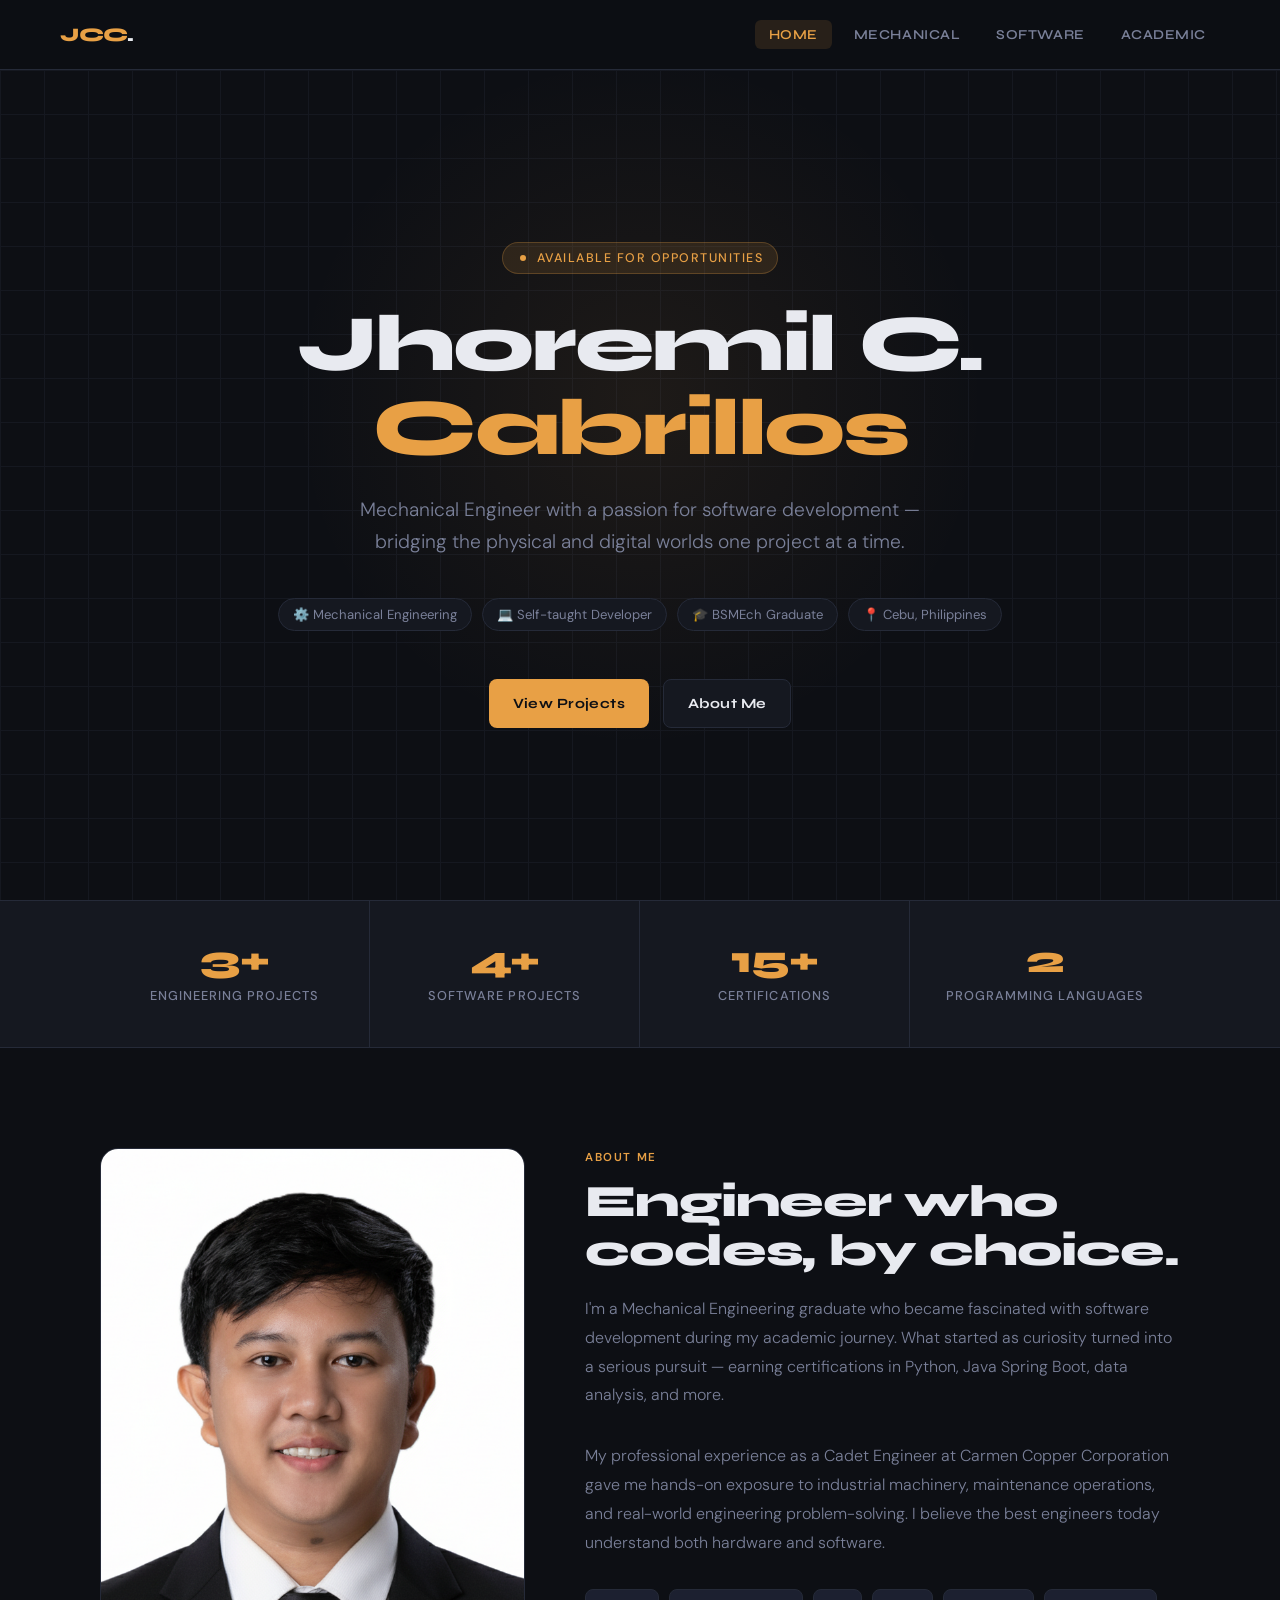
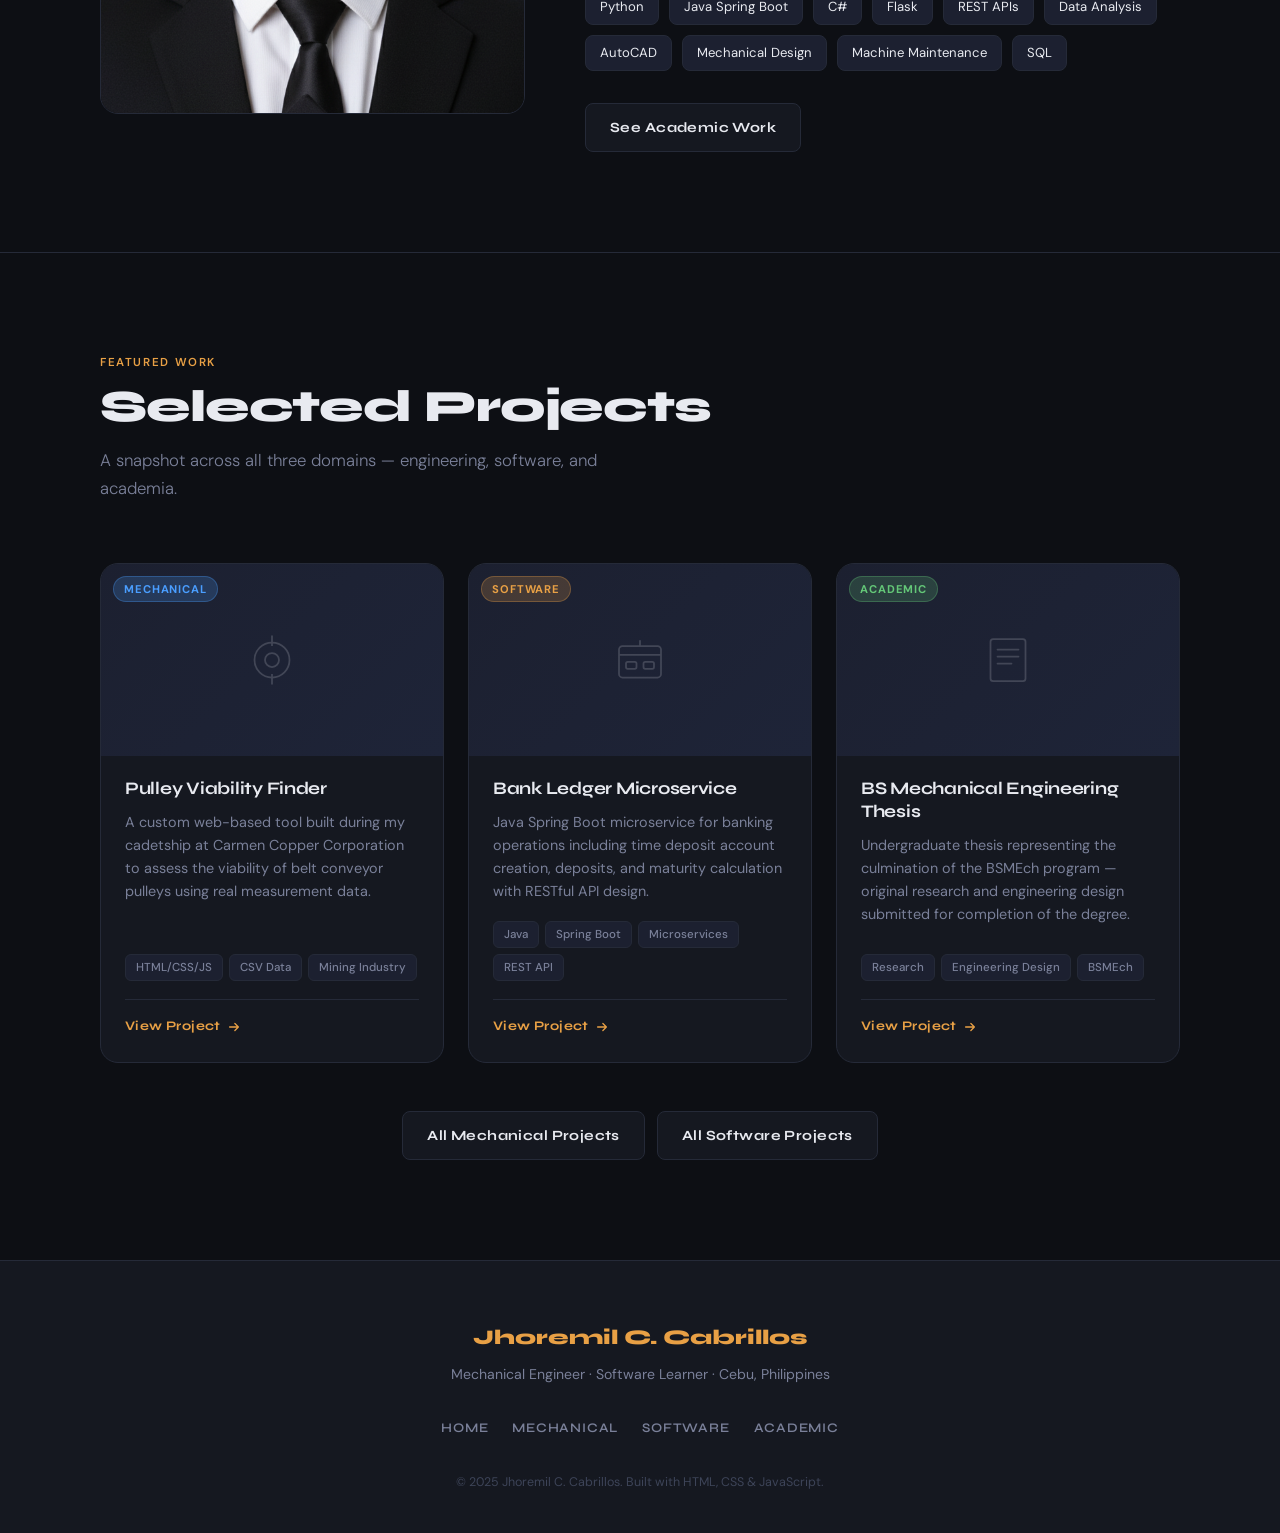
==== commit 2076dd38: "Your commit message" ====
--- a/index.html
+++ b/index.html
@@ -78,13 +78,7 @@
       <div class="about-grid reveal">
         <!-- Photo placeholder -->
         <div class="about-photo">
-          <div class="about-photo-placeholder">
-            <svg viewBox="0 0 64 64" fill="none" xmlns="http://www.w3.org/2000/svg">
-              <circle cx="32" cy="22" r="12" stroke="currentColor" stroke-width="2"/>
-              <path d="M8 56c0-13.255 10.745-24 24-24s24 10.745 24 24" stroke="currentColor" stroke-width="2" stroke-linecap="round"/>
-            </svg>
-            <p>Add your photo here<br><small>assets/images/profile.jpg</small></p>
-          </div>
+          <img src="assets/images/profile.jpeg" alt="Photo of Jhoremil Cabrillos" class="about-img" />
         </div>
         <!-- Content -->
         <div class="about-content">
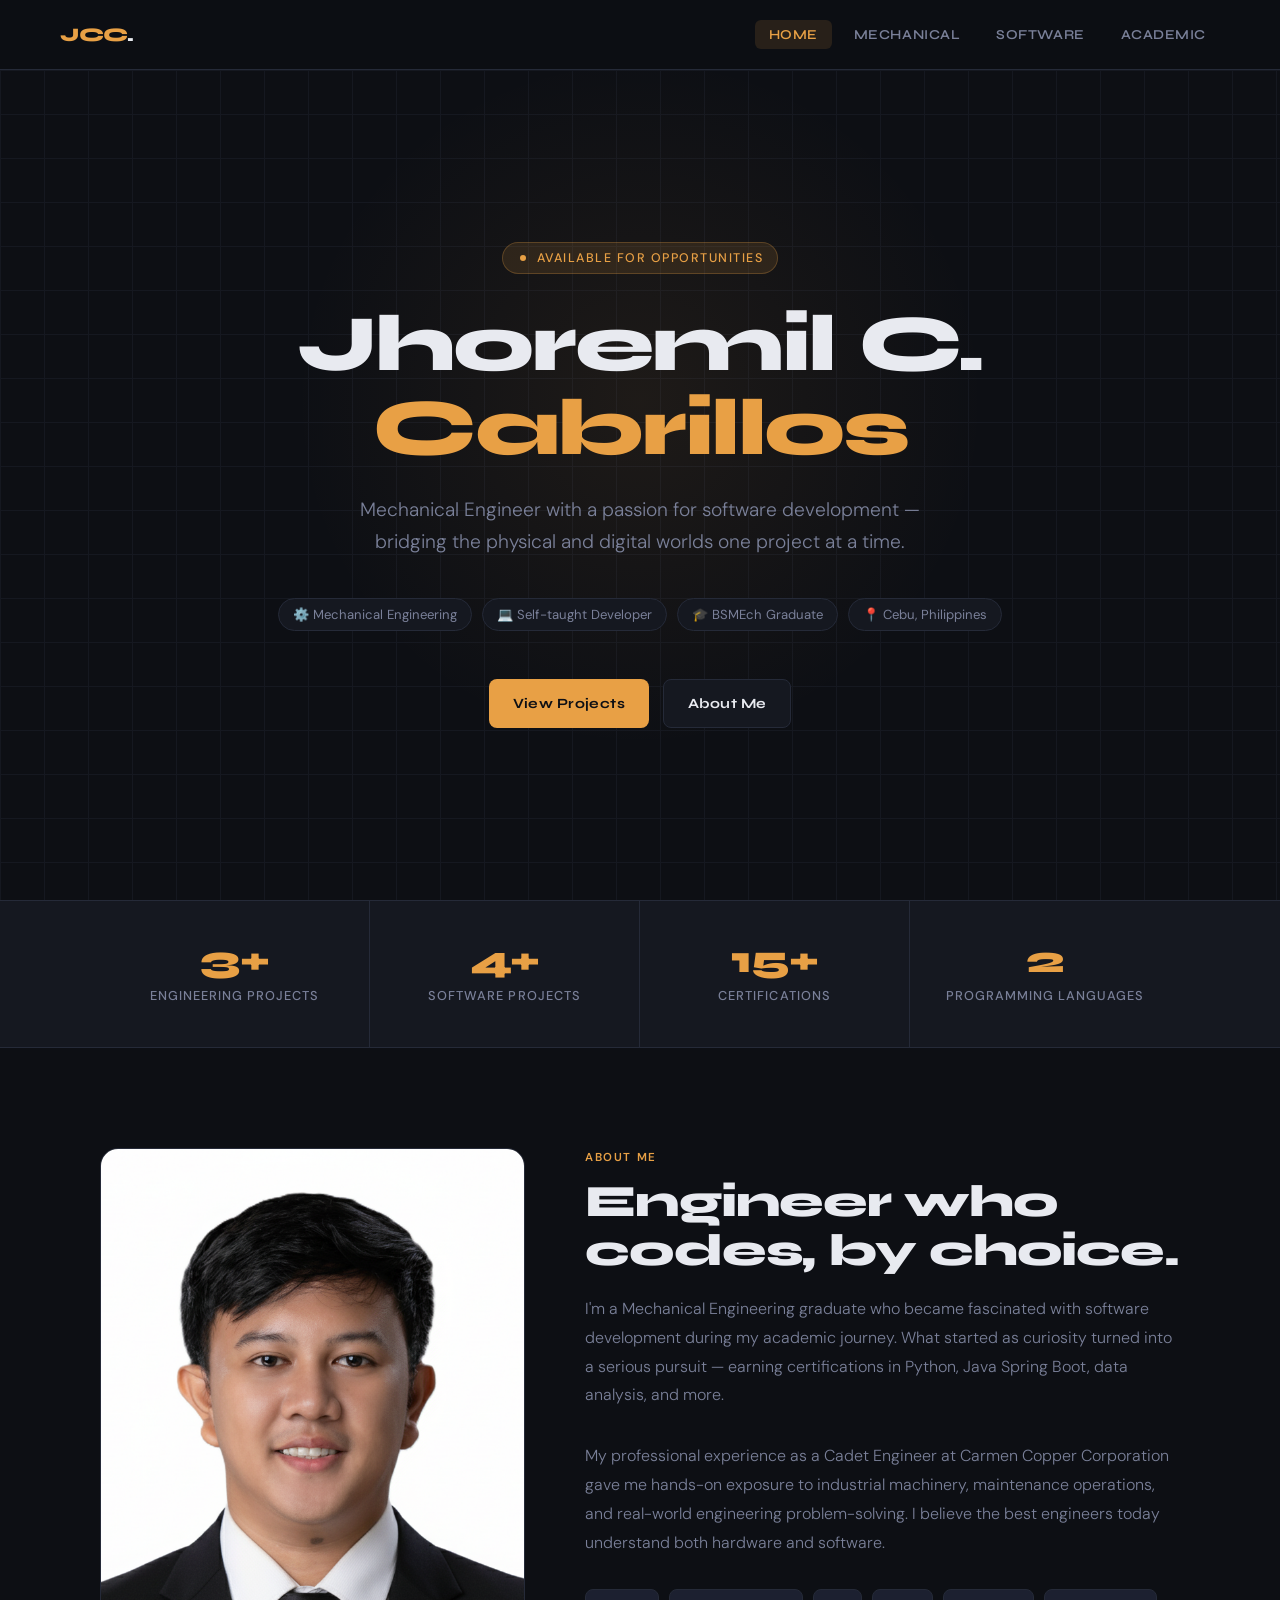
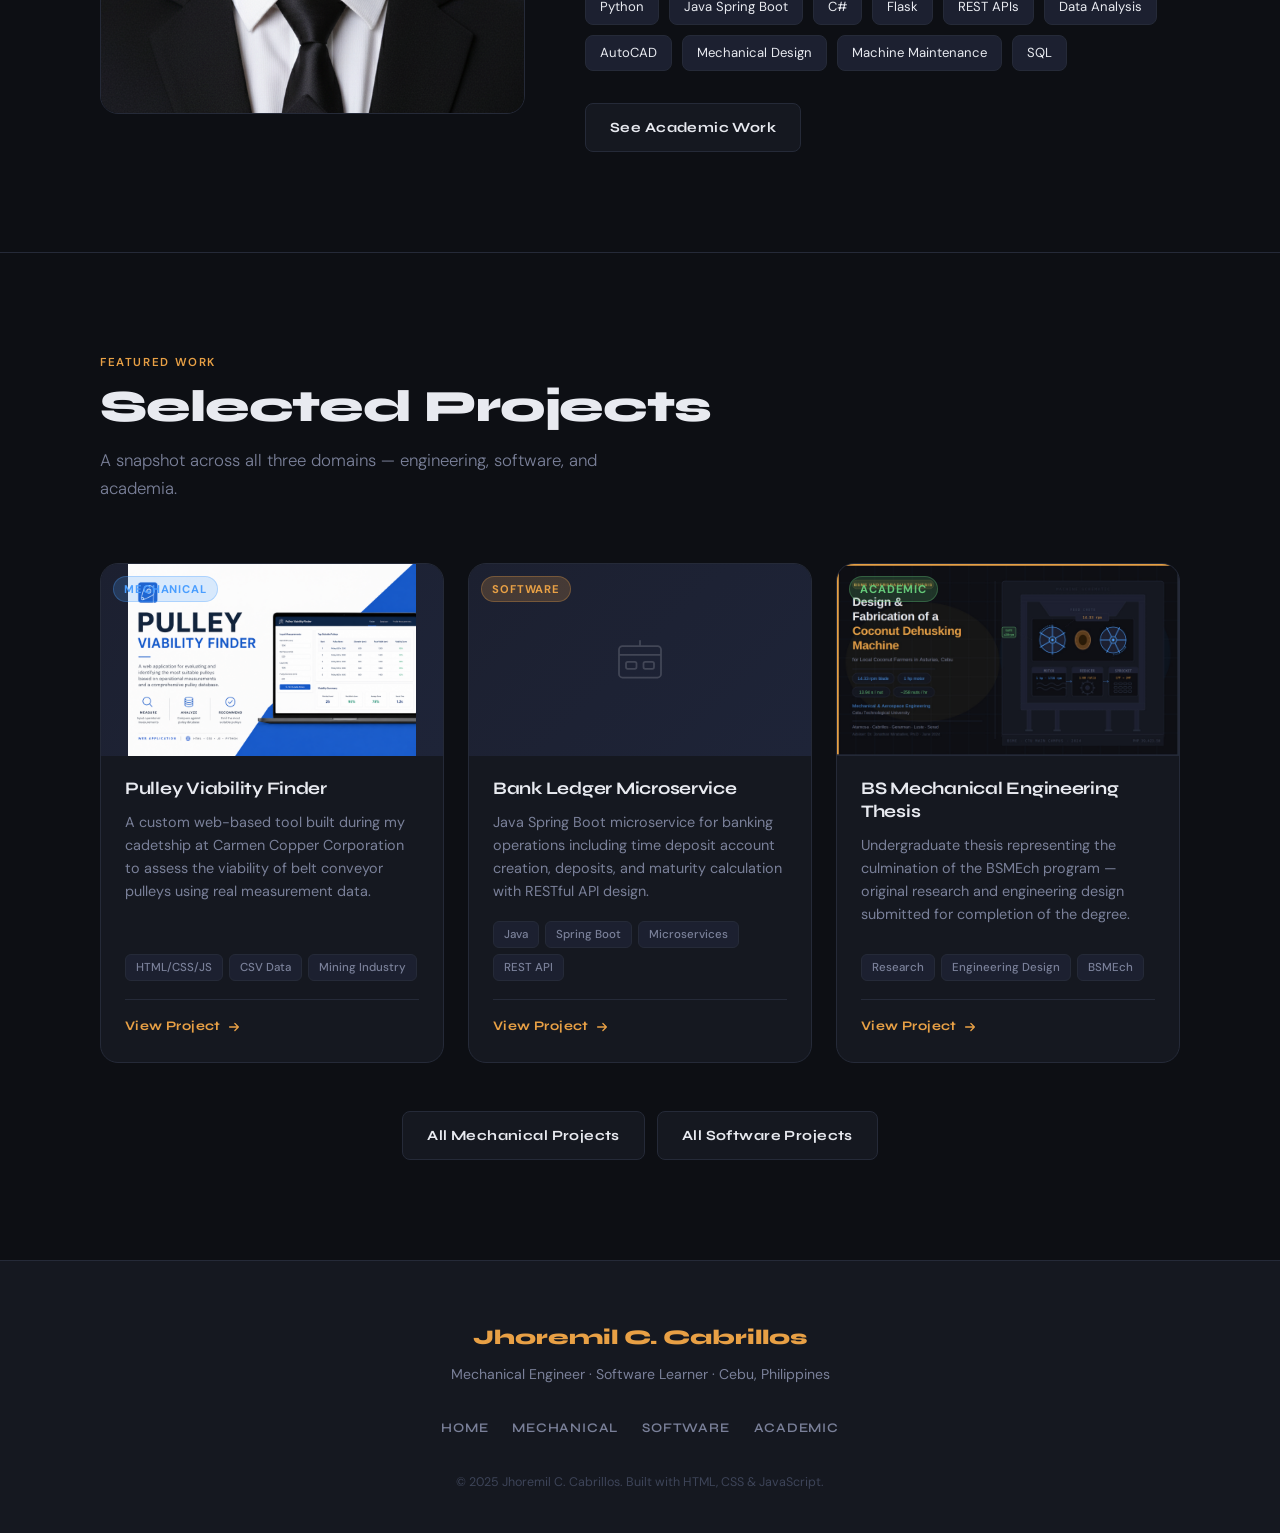
==== commit 1575e2f5: "may11" ====
--- a/index.html
+++ b/index.html
@@ -130,12 +130,7 @@
         <article class="project-card" data-category="mechanical">
           <div class="card-img">
             <div class="card-img-placeholder">
-              <svg viewBox="0 0 64 64" fill="none" xmlns="http://www.w3.org/2000/svg">
-                <circle cx="32" cy="32" r="20" stroke="currentColor" stroke-width="2"/>
-                <circle cx="32" cy="32" r="8" stroke="currentColor" stroke-width="2"/>
-                <line x1="32" y1="4" x2="32" y2="16" stroke="currentColor" stroke-width="2"/>
-                <line x1="32" y1="48" x2="32" y2="60" stroke="currentColor" stroke-width="2"/>
-              </svg>
+              <img src="assets/images/ccc/pulleycover.png" alt="Screenshot of Pulley Viability Finder web application" class="card-img-real" />
             </div>
             <span class="card-badge badge-mech">Mechanical</span>
           </div>
@@ -202,10 +197,7 @@
         <article class="project-card" data-category="academic">
           <div class="card-img">
             <div class="card-img-placeholder">
-              <svg viewBox="0 0 64 64" fill="none" xmlns="http://www.w3.org/2000/svg">
-                <rect x="12" y="8" width="40" height="48" rx="3" stroke="currentColor" stroke-width="2"/>
-                <path d="M20 20h24M20 28h24M20 36h16" stroke="currentColor" stroke-width="2" stroke-linecap="round"/>
-              </svg>
+              <img src="assets/images/thesis/cover.jpg" alt="BS Mechanical Engineering Thesis" class="card-img-real" />
             </div>
             <span class="card-badge badge-acad">Academic</span>
           </div>
--- a/css/styles.css
+++ b/css/styles.css
@@ -307,10 +307,14 @@
   background: var(--surface-2);
   overflow: hidden;
   position: relative;
+  display: flex;
+  align-items: center;
+  justify-content: center;
 }
 .card-img img {
-  width: 100%; height: 100%;
-  object-fit: cover;
+  width: 100%;
+  height: 100%;
+  object-fit: contain;
   transition: transform 0.4s ease;
 }
 .project-card:hover .card-img img { transform: scale(1.04); }
@@ -551,7 +555,7 @@
 }
 .gallery-main img {
   width: 100%; height: 100%;
-  object-fit: cover;
+  object-fit: contain;
 }
 .gallery-placeholder {
   width: 100%; height: 100%;
